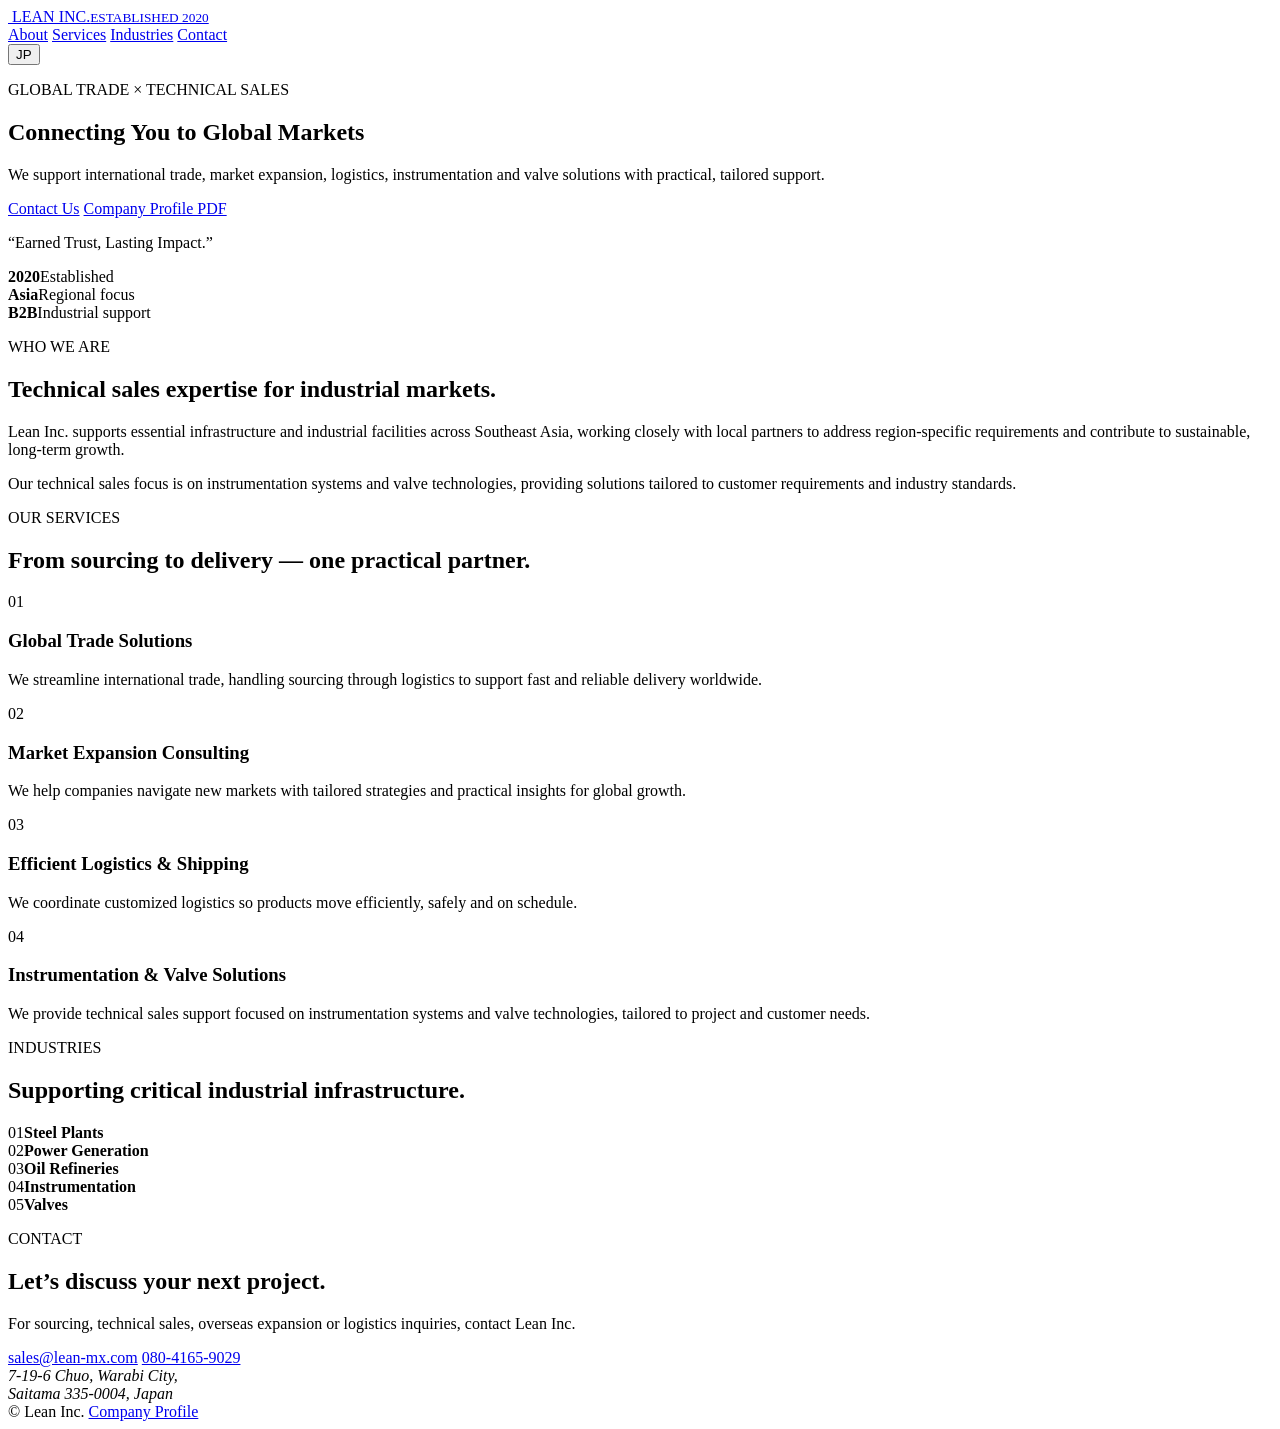
==== index.html @ 6e8232e3 "Add Lean Inc. website" ====
<!doctype html>
<html lang="en">
<head>
  <meta charset="utf-8" />
  <meta name="viewport" content="width=device-width,initial-scale=1" />
  <meta name="description" content="Lean Inc. — global trade, market expansion, logistics, instrumentation and valve solutions." />
  <title>Lean Inc. | Global Trade & Technical Sales</title>
  <link rel="icon" href="logo.svg" type="image/svg+xml" />
  <link rel="stylesheet" href="styles.css" />
</head>
<body>
  <header class="site-header">
    <div class="wrap nav-wrap">
      <a class="brand" href="#top" aria-label="Lean Inc. home">
        <span class="brand-mark"><img src="logo.svg" alt="" /></span>
        <span class="brand-text">LEAN INC.<small>ESTABLISHED 2020</small></span>
      </a>
      <nav class="nav" aria-label="Primary navigation">
        <a href="#about" data-en="About" data-ja="会社概要">About</a>
        <a href="#services" data-en="Services" data-ja="事業内容">Services</a>
        <a href="#industries" data-en="Industries" data-ja="対応分野">Industries</a>
        <a href="#contact" data-en="Contact" data-ja="お問い合わせ">Contact</a>
      </nav>
      <button class="lang-btn" id="langBtn" type="button" aria-label="Switch language">JP</button>
    </div>
  </header>

  <main id="top">
    <section class="hero">
      <div class="hero-grid"></div>
      <div class="wrap hero-inner">
        <div class="hero-copy reveal">
          <p class="eyebrow" data-en="GLOBAL TRADE × TECHNICAL SALES" data-ja="海外取引 × 技術営業">GLOBAL TRADE × TECHNICAL SALES</p>
          <h1 data-en="Connecting You to Global Markets" data-ja="世界市場と、確かな技術をつなぐ。">Connecting You to Global Markets</h1>
          <p class="lead" data-en="We support international trade, market expansion, logistics, instrumentation and valve solutions with practical, tailored support." data-ja="海外調達・市場開拓・物流に加え、計装機器・バルブ分野の技術営業まで、実務に即した最適な支援を提供します。">We support international trade, market expansion, logistics, instrumentation and valve solutions with practical, tailored support.</p>
          <div class="hero-actions">
            <a class="btn primary" href="mailto:sales@lean-mx.com" data-en="Contact Us" data-ja="メールで問い合わせ">Contact Us</a>
            <a class="btn ghost" href="company-profile.pdf" target="_blank" rel="noopener" data-en="Company Profile PDF" data-ja="会社案内PDF">Company Profile PDF</a>
          </div>
        </div>
        <aside class="hero-card reveal delay-1" aria-label="Company summary">
          <p class="quote" data-en="“Earned Trust, Lasting Impact.”" data-ja="「積み重ねた信頼を、長く続く価値へ。」">“Earned Trust, Lasting Impact.”</p>
          <div class="mini-stats">
            <div><strong>2020</strong><span data-en="Established" data-ja="設立">Established</span></div>
            <div><strong>Asia</strong><span data-en="Regional focus" data-ja="重点地域">Regional focus</span></div>
            <div><strong>B2B</strong><span data-en="Industrial support" data-ja="産業分野支援">Industrial support</span></div>
          </div>
        </aside>
      </div>
      <div class="hero-cut" aria-hidden="true"></div>
    </section>

    <section class="section" id="about">
      <div class="wrap split">
        <div class="section-heading reveal">
          <p class="eyebrow" data-en="WHO WE ARE" data-ja="私たちについて">WHO WE ARE</p>
          <h2 data-en="Technical sales expertise for industrial markets." data-ja="産業市場に強い、技術営業の専門家。">Technical sales expertise for industrial markets.</h2>
        </div>
        <div class="body-copy reveal delay-1">
          <p data-en="Lean Inc. supports essential infrastructure and industrial facilities across Southeast Asia, working closely with local partners to address region-specific requirements and contribute to sustainable, long-term growth." data-ja="Lean Inc.は、東南アジアを中心に、現地パートナーと連携しながら、地域ごとの要件に合わせて重要インフラや産業設備を支援し、持続的な成長に貢献します。">Lean Inc. supports essential infrastructure and industrial facilities across Southeast Asia, working closely with local partners to address region-specific requirements and contribute to sustainable, long-term growth.</p>
          <p data-en="Our technical sales focus is on instrumentation systems and valve technologies, providing solutions tailored to customer requirements and industry standards." data-ja="技術営業では、計装システムおよびバルブ技術を中心に、お客様の要求仕様と業界基準に合わせた提案を行います。">Our technical sales focus is on instrumentation systems and valve technologies, providing solutions tailored to customer requirements and industry standards.</p>
        </div>
      </div>
    </section>

    <section class="section alt" id="services">
      <div class="wrap">
        <div class="section-heading narrow reveal">
          <p class="eyebrow" data-en="OUR SERVICES" data-ja="事業内容">OUR SERVICES</p>
          <h2 data-en="From sourcing to delivery — one practical partner." data-ja="調達から納品まで、実務を止めないパートナー。">From sourcing to delivery — one practical partner.</h2>
        </div>
        <div class="cards">
          <article class="card reveal">
            <span class="num">01</span>
            <h3 data-en="Global Trade Solutions" data-ja="海外取引支援">Global Trade Solutions</h3>
            <p data-en="We streamline international trade, handling sourcing through logistics to support fast and reliable delivery worldwide." data-ja="海外調達から物流までを一貫して支援し、迅速かつ確実な国際取引をサポートします。">We streamline international trade, handling sourcing through logistics to support fast and reliable delivery worldwide.</p>
          </article>
          <article class="card reveal delay-1">
            <span class="num">02</span>
            <h3 data-en="Market Expansion Consulting" data-ja="海外市場開拓支援">Market Expansion Consulting</h3>
            <p data-en="We help companies navigate new markets with tailored strategies and practical insights for global growth." data-ja="新規市場への参入に向けて、状況に合わせた戦略と実務的な情報を提供し、海外展開を支援します。">We help companies navigate new markets with tailored strategies and practical insights for global growth.</p>
          </article>
          <article class="card reveal delay-2">
            <span class="num">03</span>
            <h3 data-en="Efficient Logistics & Shipping" data-ja="物流・輸送支援">Efficient Logistics & Shipping</h3>
            <p data-en="We coordinate customized logistics so products move efficiently, safely and on schedule." data-ja="製品を効率的かつ安全に、予定通り届けるための物流・輸送をコーディネートします。">We coordinate customized logistics so products move efficiently, safely and on schedule.</p>
          </article>
          <article class="card reveal delay-3">
            <span class="num">04</span>
            <h3 data-en="Instrumentation & Valve Solutions" data-ja="計装・バルブソリューション">Instrumentation & Valve Solutions</h3>
            <p data-en="We provide technical sales support focused on instrumentation systems and valve technologies, tailored to project and customer needs." data-ja="計装システム・バルブ技術を中心に、案件・顧客要求に合わせた技術営業支援を提供します。">We provide technical sales support focused on instrumentation systems and valve technologies, tailored to project and customer needs.</p>
          </article>
        </div>
      </div>
    </section>

    <section class="section dark" id="industries">
      <div class="wrap industries-wrap">
        <div class="section-heading reveal">
          <p class="eyebrow" data-en="INDUSTRIES" data-ja="対応分野">INDUSTRIES</p>
          <h2 data-en="Supporting critical industrial infrastructure." data-ja="重要産業インフラを支える。">Supporting critical industrial infrastructure.</h2>
        </div>
        <div class="industry-list reveal delay-1">
          <div><span>01</span><strong data-en="Steel Plants" data-ja="製鉄プラント">Steel Plants</strong></div>
          <div><span>02</span><strong data-en="Power Generation" data-ja="発電設備">Power Generation</strong></div>
          <div><span>03</span><strong data-en="Oil Refineries" data-ja="石油精製設備">Oil Refineries</strong></div>
          <div><span>04</span><strong data-en="Instrumentation" data-ja="計装システム">Instrumentation</strong></div>
          <div><span>05</span><strong data-en="Valves" data-ja="バルブ">Valves</strong></div>
        </div>
      </div>
    </section>

    <section class="section" id="contact">
      <div class="wrap contact-box reveal">
        <div>
          <p class="eyebrow" data-en="CONTACT" data-ja="お問い合わせ">CONTACT</p>
          <h2 data-en="Let’s discuss your next project." data-ja="次の案件について、ご相談ください。">Let’s discuss your next project.</h2>
          <p data-en="For sourcing, technical sales, overseas expansion or logistics inquiries, contact Lean Inc." data-ja="海外調達、技術営業、海外展開、物流に関するご相談はLean Inc.までお問い合わせください。">For sourcing, technical sales, overseas expansion or logistics inquiries, contact Lean Inc.</p>
        </div>
        <div class="contact-details">
          <a href="mailto:sales@lean-mx.com">sales@lean-mx.com</a>
          <a href="tel:+818041659029">080-4165-9029</a>
          <address>7-19-6 Chuo, Warabi City,<br>Saitama 335-0004, Japan</address>
        </div>
      </div>
    </section>
  </main>

  <footer class="footer">
    <div class="wrap footer-inner">
      <span>© <span id="year"></span> Lean Inc.</span>
      <a href="company-profile.pdf" target="_blank" rel="noopener" data-en="Company Profile" data-ja="会社案内">Company Profile</a>
    </div>
  </footer>

  <script src="script.js"></script>
</body>
</html>
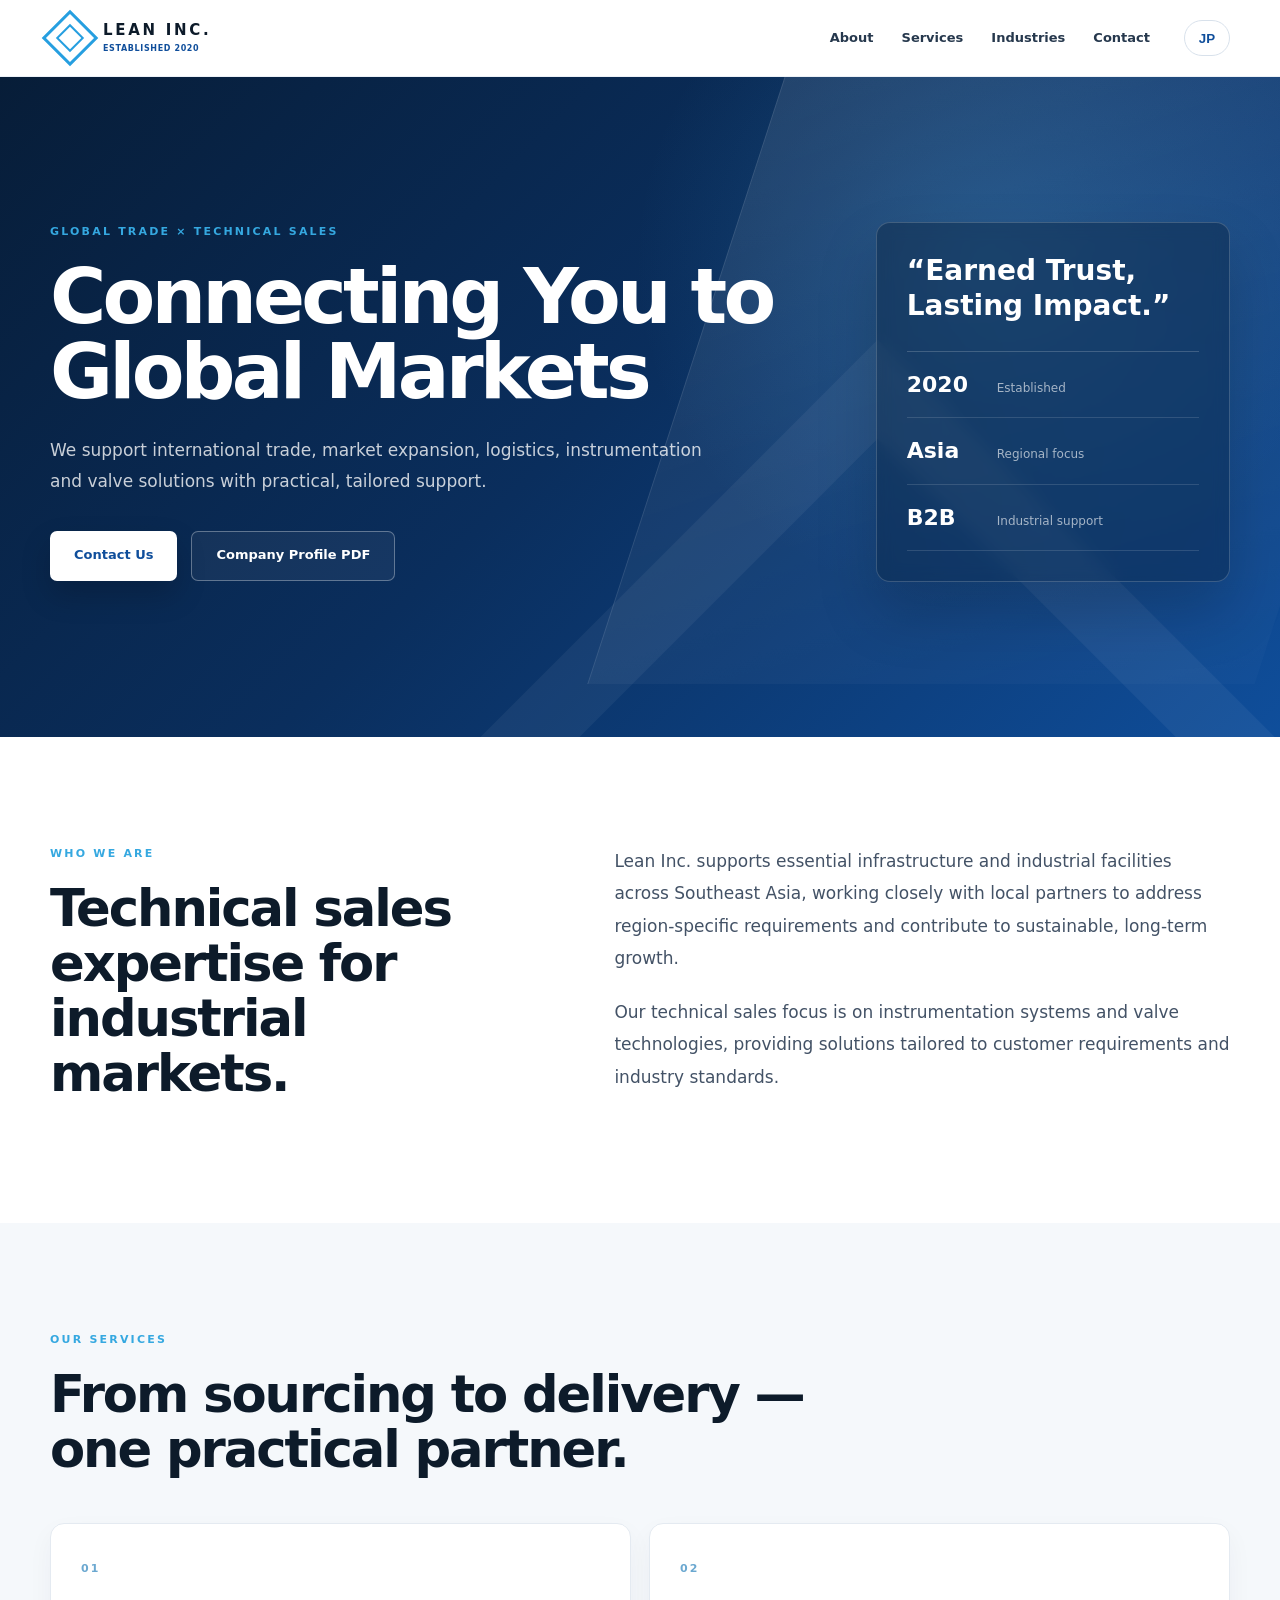
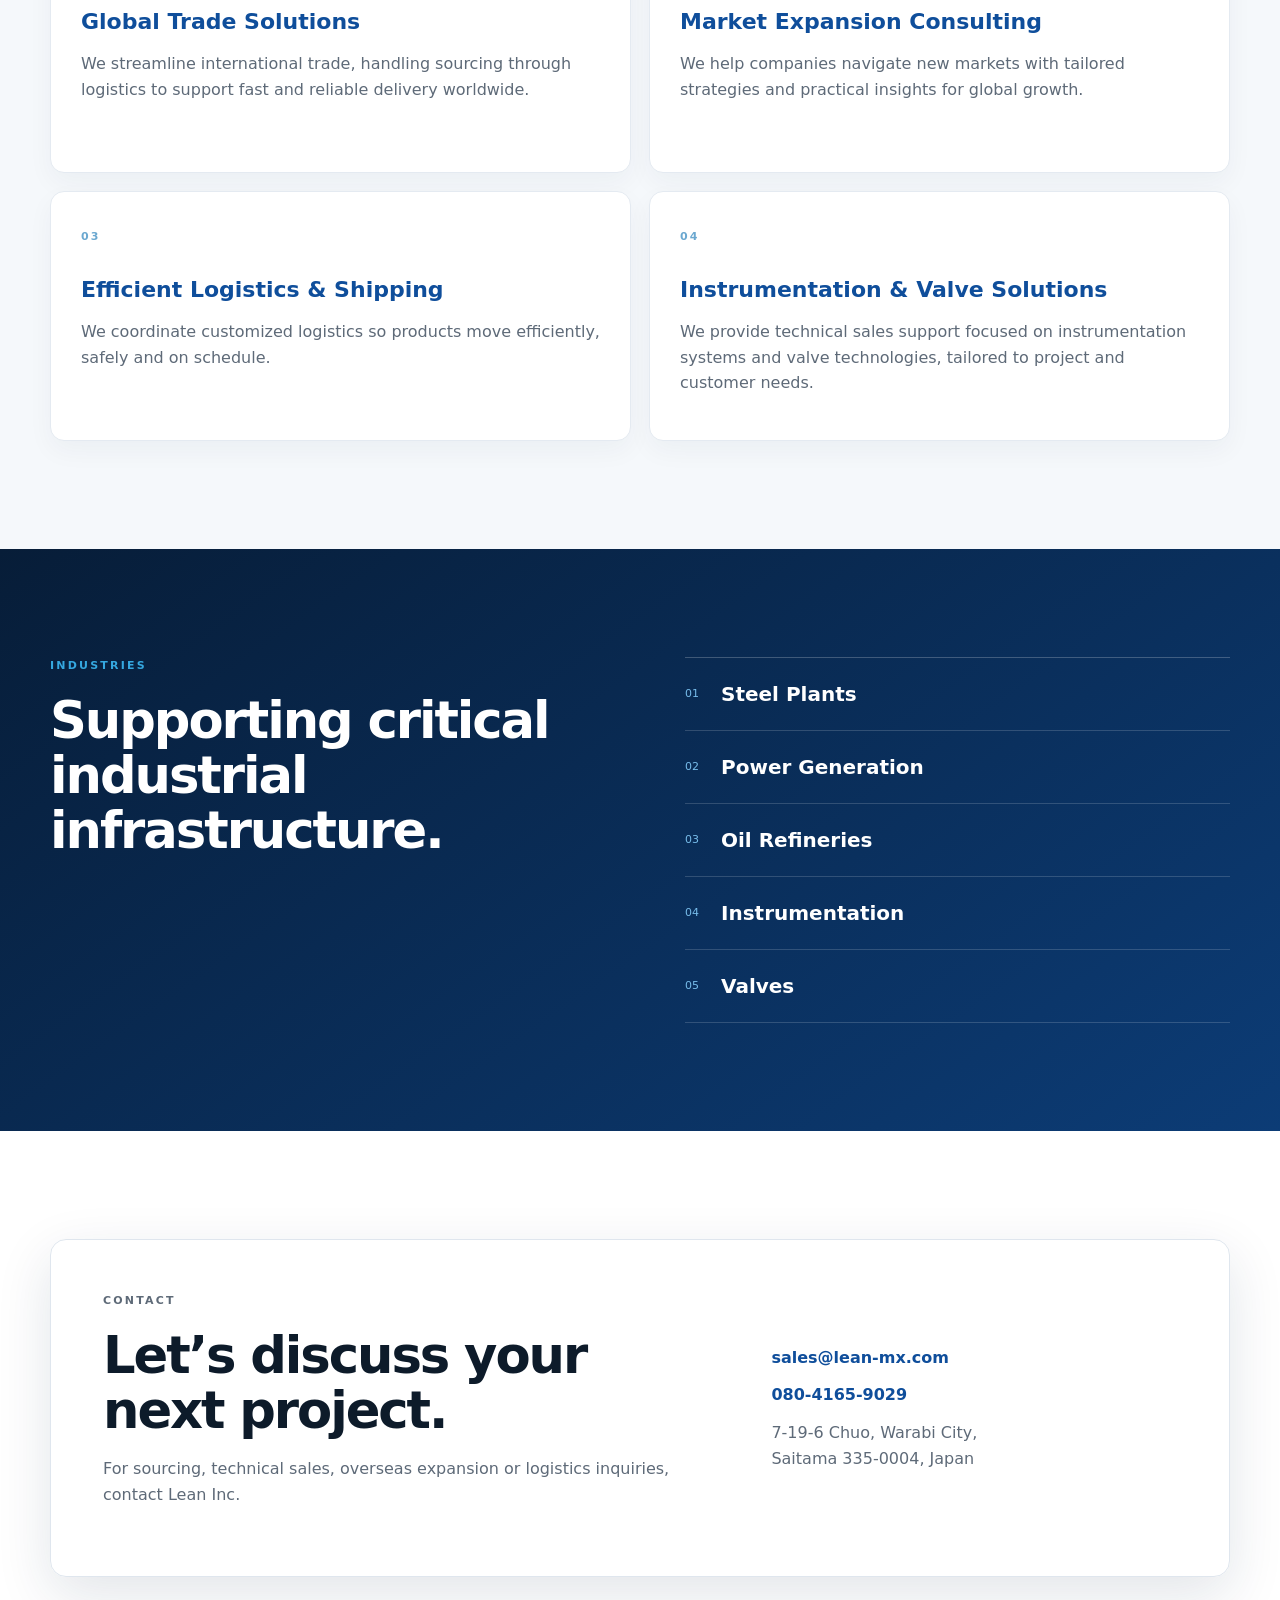
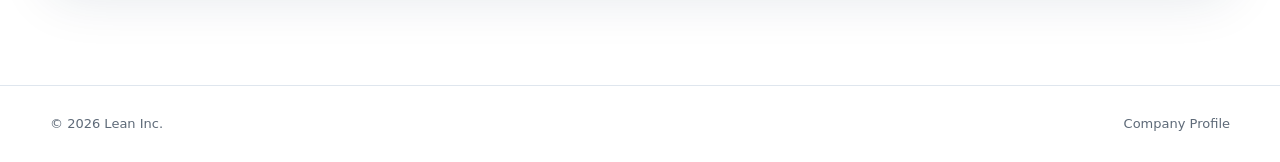
==== commit ce6c98d9: "Fix layout by bundling styles and scripts into single HTML" ====
--- a/index.html
+++ b/index.html
@@ -1,138 +1,32 @@
 <!doctype html>
 <html lang="en">
 <head>
-  <meta charset="utf-8" />
-  <meta name="viewport" content="width=device-width,initial-scale=1" />
-  <meta name="description" content="Lean Inc. — global trade, market expansion, logistics, instrumentation and valve solutions." />
-  <title>Lean Inc. | Global Trade & Technical Sales</title>
-  <link rel="icon" href="logo.svg" type="image/svg+xml" />
-  <link rel="stylesheet" href="styles.css" />
+<meta charset="utf-8">
+<meta name="viewport" content="width=device-width,initial-scale=1">
+<meta name="description" content="Lean Inc. — global trade, market expansion, logistics, instrumentation and valve solutions.">
+<title>Lean Inc. | Global Trade & Technical Sales</title>
+<style>
+:root{--blue:#0f4e9b;--deep:#071d38;--deep2:#0a2e5d;--cyan:#35a8e0;--ink:#0d1b2a;--muted:#5e6a78;--line:#dfe6ee;--soft:#f5f8fb;--white:#fff;--shadow:0 18px 55px rgba(18,42,76,.12)}
+*{box-sizing:border-box}html{scroll-behavior:smooth}body{margin:0;font-family:Inter,ui-sans-serif,system-ui,-apple-system,"Segoe UI",Arial,"Noto Sans JP",sans-serif;color:var(--ink);background:#fff;line-height:1.6}a{color:inherit;text-decoration:none}.wrap{width:min(1180px,calc(100% - 48px));margin:auto}
+header{position:sticky;top:0;z-index:20;background:rgba(255,255,255,.95);backdrop-filter:blur(12px);border-bottom:1px solid rgba(15,78,155,.08)}.nav-wrap{height:76px;display:flex;align-items:center;gap:34px}.brand{display:flex;align-items:center;gap:13px;margin-right:auto}.mark{width:40px;height:40px;border:3px solid #269fe0;transform:rotate(45deg);position:relative}.mark:after{content:"";position:absolute;inset:7px;border:2px solid #269fe0}.brand-text{font-weight:900;letter-spacing:.18em;font-size:15px;line-height:1}.brand-text small{display:block;letter-spacing:.08em;color:var(--blue);font-size:8px;margin-top:7px}.nav{display:flex;gap:28px;font-size:13px;font-weight:700}.nav a{color:#26384d}.lang{border:1px solid #d8e1eb;background:#fff;border-radius:999px;width:46px;height:36px;font-weight:800;color:var(--blue);cursor:pointer}
+.hero{position:relative;min-height:660px;display:grid;align-items:center;overflow:hidden;background:radial-gradient(circle at 77% 28%,rgba(65,164,226,.22),transparent 32%),linear-gradient(135deg,var(--deep) 0%,var(--deep2) 48%,var(--blue) 100%)}.hero:before{content:"";position:absolute;right:-8%;top:-28%;width:52%;height:120%;background:linear-gradient(160deg,rgba(255,255,255,.11),rgba(255,255,255,.015));transform:skewX(-18deg);border-left:1px solid rgba(255,255,255,.12)}.hero:after{content:"";position:absolute;right:9%;bottom:-45%;width:34%;aspect-ratio:1;border:70px solid rgba(255,255,255,.05);transform:rotate(45deg)}.hero-inner{position:relative;z-index:2;display:grid;grid-template-columns:1.35fr .65fr;gap:90px;align-items:center;padding:95px 0 105px}.hero-copy{color:#fff}.eyebrow{font-size:11px;letter-spacing:.2em;font-weight:900;color:var(--cyan);margin:0 0 18px}.hero h1{font-size:clamp(56px,6vw,88px);line-height:.98;letter-spacing:-.05em;margin:0 0 26px;max-width:820px;font-weight:900}.lead{font-size:17px;line-height:1.8;max-width:680px;color:rgba(255,255,255,.78);margin:0}.actions{display:flex;gap:14px;flex-wrap:wrap;margin-top:34px}.btn{display:inline-flex;align-items:center;justify-content:center;height:50px;padding:0 24px;border-radius:7px;font-weight:800;font-size:13px}.btn.primary{background:#fff;color:var(--blue);box-shadow:0 14px 30px rgba(0,0,0,.18)}.btn.ghost{border:1px solid rgba(255,255,255,.32);color:#fff;background:rgba(255,255,255,.05)}.hero-card{justify-self:end;width:min(100%,360px);background:rgba(4,24,48,.35);border:1px solid rgba(255,255,255,.18);border-radius:14px;padding:30px;box-shadow:0 30px 60px rgba(0,0,0,.18);backdrop-filter:blur(8px);color:#fff}.quote{font-size:28px;line-height:1.25;font-weight:800;margin:0 0 28px}.mini{border-top:1px solid rgba(255,255,255,.18)}.mini div{display:grid;grid-template-columns:90px 1fr;align-items:baseline;padding:15px 0;border-bottom:1px solid rgba(255,255,255,.13)}.mini strong{font-size:22px}.mini span{color:rgba(255,255,255,.62);font-size:12px}
+.section{padding:108px 0}.alt{background:var(--soft)}.split{display:grid;grid-template-columns:.86fr 1.14fr;gap:100px}.section h2{font-size:clamp(36px,4vw,56px);line-height:1.08;letter-spacing:-.04em;margin:0}.body{font-size:17px;color:#435266;line-height:1.9}.body p{margin:0 0 22px}.narrow{max-width:850px;margin-bottom:46px}.cards{display:grid;grid-template-columns:repeat(2,1fr);gap:18px}.card{background:#fff;border:1px solid #e4eaf1;border-radius:14px;padding:30px;min-height:250px;position:relative;overflow:hidden;box-shadow:0 10px 26px rgba(18,42,76,.045)}.card .num{font-size:11px;font-weight:900;color:#6ba8d0;letter-spacing:.18em}.card h3{font-size:22px;color:var(--blue);margin:24px 0 12px}.card p{margin:0;color:var(--muted)}.dark{background:linear-gradient(145deg,#071d38,#0c3c76);color:#fff}.industries{display:grid;grid-template-columns:1fr 1fr;gap:90px}.industry-list{border-top:1px solid rgba(255,255,255,.22)}.industry-list div{display:flex;align-items:center;gap:22px;border-bottom:1px solid rgba(255,255,255,.16);padding:20px 0}.industry-list span{color:#77bcea;font-size:11px}.industry-list strong{font-size:20px}.contact-box{border:1px solid var(--line);border-radius:16px;padding:52px;display:grid;grid-template-columns:1.2fr .8fr;gap:60px;box-shadow:var(--shadow)}.contact-box h2{margin-bottom:18px}.contact-box p{color:var(--muted)}.contact-details{display:flex;flex-direction:column;justify-content:center;gap:12px}.contact-details a{font-weight:800;color:var(--blue)}address{font-style:normal;color:var(--muted)}footer{border-top:1px solid var(--line);padding:28px 0;color:var(--muted);font-size:13px}.footer-inner{display:flex;justify-content:space-between}
+@media(max-width:900px){.nav{display:none}.hero{min-height:auto}.hero-inner,.split,.industries,.contact-box{grid-template-columns:1fr;gap:42px}.hero-inner{padding:76px 0 100px}.hero-card{justify-self:start;width:100%;max-width:560px}.section{padding:78px 0}.cards{grid-template-columns:1fr}.contact-box{padding:36px}}
+@media(max-width:560px){.wrap{width:min(100% - 28px,1180px)}.nav-wrap{height:68px}.hero h1{font-size:46px}.lead{font-size:15px}.actions{flex-direction:column}.btn{width:100%}.section{padding:66px 0}.card{min-height:0}.contact-box{padding:28px}.footer-inner{flex-direction:column;gap:10px}}
+</style>
 </head>
 <body>
-  <header class="site-header">
-    <div class="wrap nav-wrap">
-      <a class="brand" href="#top" aria-label="Lean Inc. home">
-        <span class="brand-mark"><img src="logo.svg" alt="" /></span>
-        <span class="brand-text">LEAN INC.<small>ESTABLISHED 2020</small></span>
-      </a>
-      <nav class="nav" aria-label="Primary navigation">
-        <a href="#about" data-en="About" data-ja="会社概要">About</a>
-        <a href="#services" data-en="Services" data-ja="事業内容">Services</a>
-        <a href="#industries" data-en="Industries" data-ja="対応分野">Industries</a>
-        <a href="#contact" data-en="Contact" data-ja="お問い合わせ">Contact</a>
-      </nav>
-      <button class="lang-btn" id="langBtn" type="button" aria-label="Switch language">JP</button>
-    </div>
-  </header>
-
-  <main id="top">
-    <section class="hero">
-      <div class="hero-grid"></div>
-      <div class="wrap hero-inner">
-        <div class="hero-copy reveal">
-          <p class="eyebrow" data-en="GLOBAL TRADE × TECHNICAL SALES" data-ja="海外取引 × 技術営業">GLOBAL TRADE × TECHNICAL SALES</p>
-          <h1 data-en="Connecting You to Global Markets" data-ja="世界市場と、確かな技術をつなぐ。">Connecting You to Global Markets</h1>
-          <p class="lead" data-en="We support international trade, market expansion, logistics, instrumentation and valve solutions with practical, tailored support." data-ja="海外調達・市場開拓・物流に加え、計装機器・バルブ分野の技術営業まで、実務に即した最適な支援を提供します。">We support international trade, market expansion, logistics, instrumentation and valve solutions with practical, tailored support.</p>
-          <div class="hero-actions">
-            <a class="btn primary" href="mailto:sales@lean-mx.com" data-en="Contact Us" data-ja="メールで問い合わせ">Contact Us</a>
-            <a class="btn ghost" href="company-profile.pdf" target="_blank" rel="noopener" data-en="Company Profile PDF" data-ja="会社案内PDF">Company Profile PDF</a>
-          </div>
-        </div>
-        <aside class="hero-card reveal delay-1" aria-label="Company summary">
-          <p class="quote" data-en="“Earned Trust, Lasting Impact.”" data-ja="「積み重ねた信頼を、長く続く価値へ。」">“Earned Trust, Lasting Impact.”</p>
-          <div class="mini-stats">
-            <div><strong>2020</strong><span data-en="Established" data-ja="設立">Established</span></div>
-            <div><strong>Asia</strong><span data-en="Regional focus" data-ja="重点地域">Regional focus</span></div>
-            <div><strong>B2B</strong><span data-en="Industrial support" data-ja="産業分野支援">Industrial support</span></div>
-          </div>
-        </aside>
-      </div>
-      <div class="hero-cut" aria-hidden="true"></div>
-    </section>
-
-    <section class="section" id="about">
-      <div class="wrap split">
-        <div class="section-heading reveal">
-          <p class="eyebrow" data-en="WHO WE ARE" data-ja="私たちについて">WHO WE ARE</p>
-          <h2 data-en="Technical sales expertise for industrial markets." data-ja="産業市場に強い、技術営業の専門家。">Technical sales expertise for industrial markets.</h2>
-        </div>
-        <div class="body-copy reveal delay-1">
-          <p data-en="Lean Inc. supports essential infrastructure and industrial facilities across Southeast Asia, working closely with local partners to address region-specific requirements and contribute to sustainable, long-term growth." data-ja="Lean Inc.は、東南アジアを中心に、現地パートナーと連携しながら、地域ごとの要件に合わせて重要インフラや産業設備を支援し、持続的な成長に貢献します。">Lean Inc. supports essential infrastructure and industrial facilities across Southeast Asia, working closely with local partners to address region-specific requirements and contribute to sustainable, long-term growth.</p>
-          <p data-en="Our technical sales focus is on instrumentation systems and valve technologies, providing solutions tailored to customer requirements and industry standards." data-ja="技術営業では、計装システムおよびバルブ技術を中心に、お客様の要求仕様と業界基準に合わせた提案を行います。">Our technical sales focus is on instrumentation systems and valve technologies, providing solutions tailored to customer requirements and industry standards.</p>
-        </div>
-      </div>
-    </section>
-
-    <section class="section alt" id="services">
-      <div class="wrap">
-        <div class="section-heading narrow reveal">
-          <p class="eyebrow" data-en="OUR SERVICES" data-ja="事業内容">OUR SERVICES</p>
-          <h2 data-en="From sourcing to delivery — one practical partner." data-ja="調達から納品まで、実務を止めないパートナー。">From sourcing to delivery — one practical partner.</h2>
-        </div>
-        <div class="cards">
-          <article class="card reveal">
-            <span class="num">01</span>
-            <h3 data-en="Global Trade Solutions" data-ja="海外取引支援">Global Trade Solutions</h3>
-            <p data-en="We streamline international trade, handling sourcing through logistics to support fast and reliable delivery worldwide." data-ja="海外調達から物流までを一貫して支援し、迅速かつ確実な国際取引をサポートします。">We streamline international trade, handling sourcing through logistics to support fast and reliable delivery worldwide.</p>
-          </article>
-          <article class="card reveal delay-1">
-            <span class="num">02</span>
-            <h3 data-en="Market Expansion Consulting" data-ja="海外市場開拓支援">Market Expansion Consulting</h3>
-            <p data-en="We help companies navigate new markets with tailored strategies and practical insights for global growth." data-ja="新規市場への参入に向けて、状況に合わせた戦略と実務的な情報を提供し、海外展開を支援します。">We help companies navigate new markets with tailored strategies and practical insights for global growth.</p>
-          </article>
-          <article class="card reveal delay-2">
-            <span class="num">03</span>
-            <h3 data-en="Efficient Logistics & Shipping" data-ja="物流・輸送支援">Efficient Logistics & Shipping</h3>
-            <p data-en="We coordinate customized logistics so products move efficiently, safely and on schedule." data-ja="製品を効率的かつ安全に、予定通り届けるための物流・輸送をコーディネートします。">We coordinate customized logistics so products move efficiently, safely and on schedule.</p>
-          </article>
-          <article class="card reveal delay-3">
-            <span class="num">04</span>
-            <h3 data-en="Instrumentation & Valve Solutions" data-ja="計装・バルブソリューション">Instrumentation & Valve Solutions</h3>
-            <p data-en="We provide technical sales support focused on instrumentation systems and valve technologies, tailored to project and customer needs." data-ja="計装システム・バルブ技術を中心に、案件・顧客要求に合わせた技術営業支援を提供します。">We provide technical sales support focused on instrumentation systems and valve technologies, tailored to project and customer needs.</p>
-          </article>
-        </div>
-      </div>
-    </section>
-
-    <section class="section dark" id="industries">
-      <div class="wrap industries-wrap">
-        <div class="section-heading reveal">
-          <p class="eyebrow" data-en="INDUSTRIES" data-ja="対応分野">INDUSTRIES</p>
-          <h2 data-en="Supporting critical industrial infrastructure." data-ja="重要産業インフラを支える。">Supporting critical industrial infrastructure.</h2>
-        </div>
-        <div class="industry-list reveal delay-1">
-          <div><span>01</span><strong data-en="Steel Plants" data-ja="製鉄プラント">Steel Plants</strong></div>
-          <div><span>02</span><strong data-en="Power Generation" data-ja="発電設備">Power Generation</strong></div>
-          <div><span>03</span><strong data-en="Oil Refineries" data-ja="石油精製設備">Oil Refineries</strong></div>
-          <div><span>04</span><strong data-en="Instrumentation" data-ja="計装システム">Instrumentation</strong></div>
-          <div><span>05</span><strong data-en="Valves" data-ja="バルブ">Valves</strong></div>
-        </div>
-      </div>
-    </section>
-
-    <section class="section" id="contact">
-      <div class="wrap contact-box reveal">
-        <div>
-          <p class="eyebrow" data-en="CONTACT" data-ja="お問い合わせ">CONTACT</p>
-          <h2 data-en="Let’s discuss your next project." data-ja="次の案件について、ご相談ください。">Let’s discuss your next project.</h2>
-          <p data-en="For sourcing, technical sales, overseas expansion or logistics inquiries, contact Lean Inc." data-ja="海外調達、技術営業、海外展開、物流に関するご相談はLean Inc.までお問い合わせください。">For sourcing, technical sales, overseas expansion or logistics inquiries, contact Lean Inc.</p>
-        </div>
-        <div class="contact-details">
-          <a href="mailto:sales@lean-mx.com">sales@lean-mx.com</a>
-          <a href="tel:+818041659029">080-4165-9029</a>
-          <address>7-19-6 Chuo, Warabi City,<br>Saitama 335-0004, Japan</address>
-        </div>
-      </div>
-    </section>
-  </main>
-
-  <footer class="footer">
-    <div class="wrap footer-inner">
-      <span>© <span id="year"></span> Lean Inc.</span>
-      <a href="company-profile.pdf" target="_blank" rel="noopener" data-en="Company Profile" data-ja="会社案内">Company Profile</a>
-    </div>
-  </footer>
-
-  <script src="script.js"></script>
+<header><div class="wrap nav-wrap"><a class="brand" href="#top"><span class="mark"></span><span class="brand-text">LEAN INC.<small>ESTABLISHED 2020</small></span></a><nav class="nav"><a href="#about" data-en="About" data-ja="会社概要">About</a><a href="#services" data-en="Services" data-ja="事業内容">Services</a><a href="#industries" data-en="Industries" data-ja="対応分野">Industries</a><a href="#contact" data-en="Contact" data-ja="お問い合わせ">Contact</a></nav><button class="lang" id="langBtn">JP</button></div></header>
+<main id="top">
+<section class="hero"><div class="wrap hero-inner"><div class="hero-copy"><p class="eyebrow" data-en="GLOBAL TRADE × TECHNICAL SALES" data-ja="海外取引 × 技術営業">GLOBAL TRADE × TECHNICAL SALES</p><h1 data-en="Connecting You to Global Markets" data-ja="世界市場と、確かな技術をつなぐ。">Connecting You to Global Markets</h1><p class="lead" data-en="We support international trade, market expansion, logistics, instrumentation and valve solutions with practical, tailored support." data-ja="海外調達・市場開拓・物流に加え、計装機器・バルブ分野の技術営業まで、実務に即した最適な支援を提供します。">We support international trade, market expansion, logistics, instrumentation and valve solutions with practical, tailored support.</p><div class="actions"><a class="btn primary" href="mailto:sales@lean-mx.com" data-en="Contact Us" data-ja="メールで問い合わせ">Contact Us</a><a class="btn ghost" href="company-profile.pdf" target="_blank" data-en="Company Profile PDF" data-ja="会社案内PDF">Company Profile PDF</a></div></div><aside class="hero-card"><p class="quote" data-en="“Earned Trust, Lasting Impact.”" data-ja="「積み重ねた信頼を、長く続く価値へ。」">“Earned Trust, Lasting Impact.”</p><div class="mini"><div><strong>2020</strong><span data-en="Established" data-ja="設立">Established</span></div><div><strong>Asia</strong><span data-en="Regional focus" data-ja="重点地域">Regional focus</span></div><div><strong>B2B</strong><span data-en="Industrial support" data-ja="産業分野支援">Industrial support</span></div></div></aside></div></section>
+<section class="section" id="about"><div class="wrap split"><div><p class="eyebrow" data-en="WHO WE ARE" data-ja="私たちについて">WHO WE ARE</p><h2 data-en="Technical sales expertise for industrial markets." data-ja="産業市場に強い、技術営業の専門家。">Technical sales expertise for industrial markets.</h2></div><div class="body"><p data-en="Lean Inc. supports essential infrastructure and industrial facilities across Southeast Asia, working closely with local partners to address region-specific requirements and contribute to sustainable, long-term growth." data-ja="Lean Inc.は、東南アジアを中心に、現地パートナーと連携しながら、地域ごとの要件に合わせて重要インフラや産業設備を支援し、持続的な成長に貢献します。">Lean Inc. supports essential infrastructure and industrial facilities across Southeast Asia, working closely with local partners to address region-specific requirements and contribute to sustainable, long-term growth.</p><p data-en="Our technical sales focus is on instrumentation systems and valve technologies, providing solutions tailored to customer requirements and industry standards." data-ja="技術営業では、計装システムおよびバルブ技術を中心に、お客様の要求仕様と業界基準に合わせた提案を行います。">Our technical sales focus is on instrumentation systems and valve technologies, providing solutions tailored to customer requirements and industry standards.</p></div></div></section>
+<section class="section alt" id="services"><div class="wrap"><div class="narrow"><p class="eyebrow" data-en="OUR SERVICES" data-ja="事業内容">OUR SERVICES</p><h2 data-en="From sourcing to delivery — one practical partner." data-ja="調達から納品まで、実務を止めないパートナー。">From sourcing to delivery — one practical partner.</h2></div><div class="cards"><article class="card"><span class="num">01</span><h3 data-en="Global Trade Solutions" data-ja="海外取引支援">Global Trade Solutions</h3><p data-en="We streamline international trade, handling sourcing through logistics to support fast and reliable delivery worldwide." data-ja="海外調達から物流までを一貫して支援し、迅速かつ確実な国際取引をサポートします。">We streamline international trade, handling sourcing through logistics to support fast and reliable delivery worldwide.</p></article><article class="card"><span class="num">02</span><h3 data-en="Market Expansion Consulting" data-ja="海外市場開拓支援">Market Expansion Consulting</h3><p data-en="We help companies navigate new markets with tailored strategies and practical insights for global growth." data-ja="新規市場への参入に向けて、状況に合わせた戦略と実務的な情報を提供し、海外展開を支援します。">We help companies navigate new markets with tailored strategies and practical insights for global growth.</p></article><article class="card"><span class="num">03</span><h3 data-en="Efficient Logistics & Shipping" data-ja="物流・輸送支援">Efficient Logistics & Shipping</h3><p data-en="We coordinate customized logistics so products move efficiently, safely and on schedule." data-ja="製品を効率的かつ安全に、予定通り届けるための物流・輸送をコーディネートします。">We coordinate customized logistics so products move efficiently, safely and on schedule.</p></article><article class="card"><span class="num">04</span><h3 data-en="Instrumentation & Valve Solutions" data-ja="計装・バルブソリューション">Instrumentation & Valve Solutions</h3><p data-en="We provide technical sales support focused on instrumentation systems and valve technologies, tailored to project and customer needs." data-ja="計装システム・バルブ技術を中心に、案件・顧客要求に合わせた技術営業支援を提供します。">We provide technical sales support focused on instrumentation systems and valve technologies, tailored to project and customer needs.</p></article></div></div></section>
+<section class="section dark" id="industries"><div class="wrap industries"><div><p class="eyebrow" data-en="INDUSTRIES" data-ja="対応分野">INDUSTRIES</p><h2 data-en="Supporting critical industrial infrastructure." data-ja="重要産業インフラを支える。">Supporting critical industrial infrastructure.</h2></div><div class="industry-list"><div><span>01</span><strong data-en="Steel Plants" data-ja="製鉄プラント">Steel Plants</strong></div><div><span>02</span><strong data-en="Power Generation" data-ja="発電設備">Power Generation</strong></div><div><span>03</span><strong data-en="Oil Refineries" data-ja="石油精製設備">Oil Refineries</strong></div><div><span>04</span><strong data-en="Instrumentation" data-ja="計装システム">Instrumentation</strong></div><div><span>05</span><strong data-en="Valves" data-ja="バルブ">Valves</strong></div></div></div></section>
+<section class="section" id="contact"><div class="wrap contact-box"><div><p class="eyebrow" data-en="CONTACT" data-ja="お問い合わせ">CONTACT</p><h2 data-en="Let’s discuss your next project." data-ja="次の案件について、ご相談ください。">Let’s discuss your next project.</h2><p data-en="For sourcing, technical sales, overseas expansion or logistics inquiries, contact Lean Inc." data-ja="海外調達、技術営業、海外展開、物流に関するご相談はLean Inc.までお問い合わせください。">For sourcing, technical sales, overseas expansion or logistics inquiries, contact Lean Inc.</p></div><div class="contact-details"><a href="mailto:sales@lean-mx.com">sales@lean-mx.com</a><a href="tel:+818041659029">080-4165-9029</a><address>7-19-6 Chuo, Warabi City,<br>Saitama 335-0004, Japan</address></div></div></section>
+</main>
+<footer><div class="wrap footer-inner"><span>© <span id="year"></span> Lean Inc.</span><a href="company-profile.pdf" target="_blank" data-en="Company Profile" data-ja="会社案内">Company Profile</a></div></footer>
+<script>
+const btn=document.getElementById('langBtn');let lang=localStorage.getItem('leanLang')||'en';function apply(){document.documentElement.lang=lang;document.querySelectorAll('[data-en][data-ja]').forEach(el=>el.textContent=el.dataset[lang]);btn.textContent=lang==='en'?'JP':'EN';document.title=lang==='en'?'Lean Inc. | Global Trade & Technical Sales':'Lean Inc. | 海外取引・技術営業'}btn.addEventListener('click',()=>{lang=lang==='en'?'ja':'en';localStorage.setItem('leanLang',lang);apply()});apply();document.getElementById('year').textContent=new Date().getFullYear();
+</script>
 </body>
-</html>
+</html>
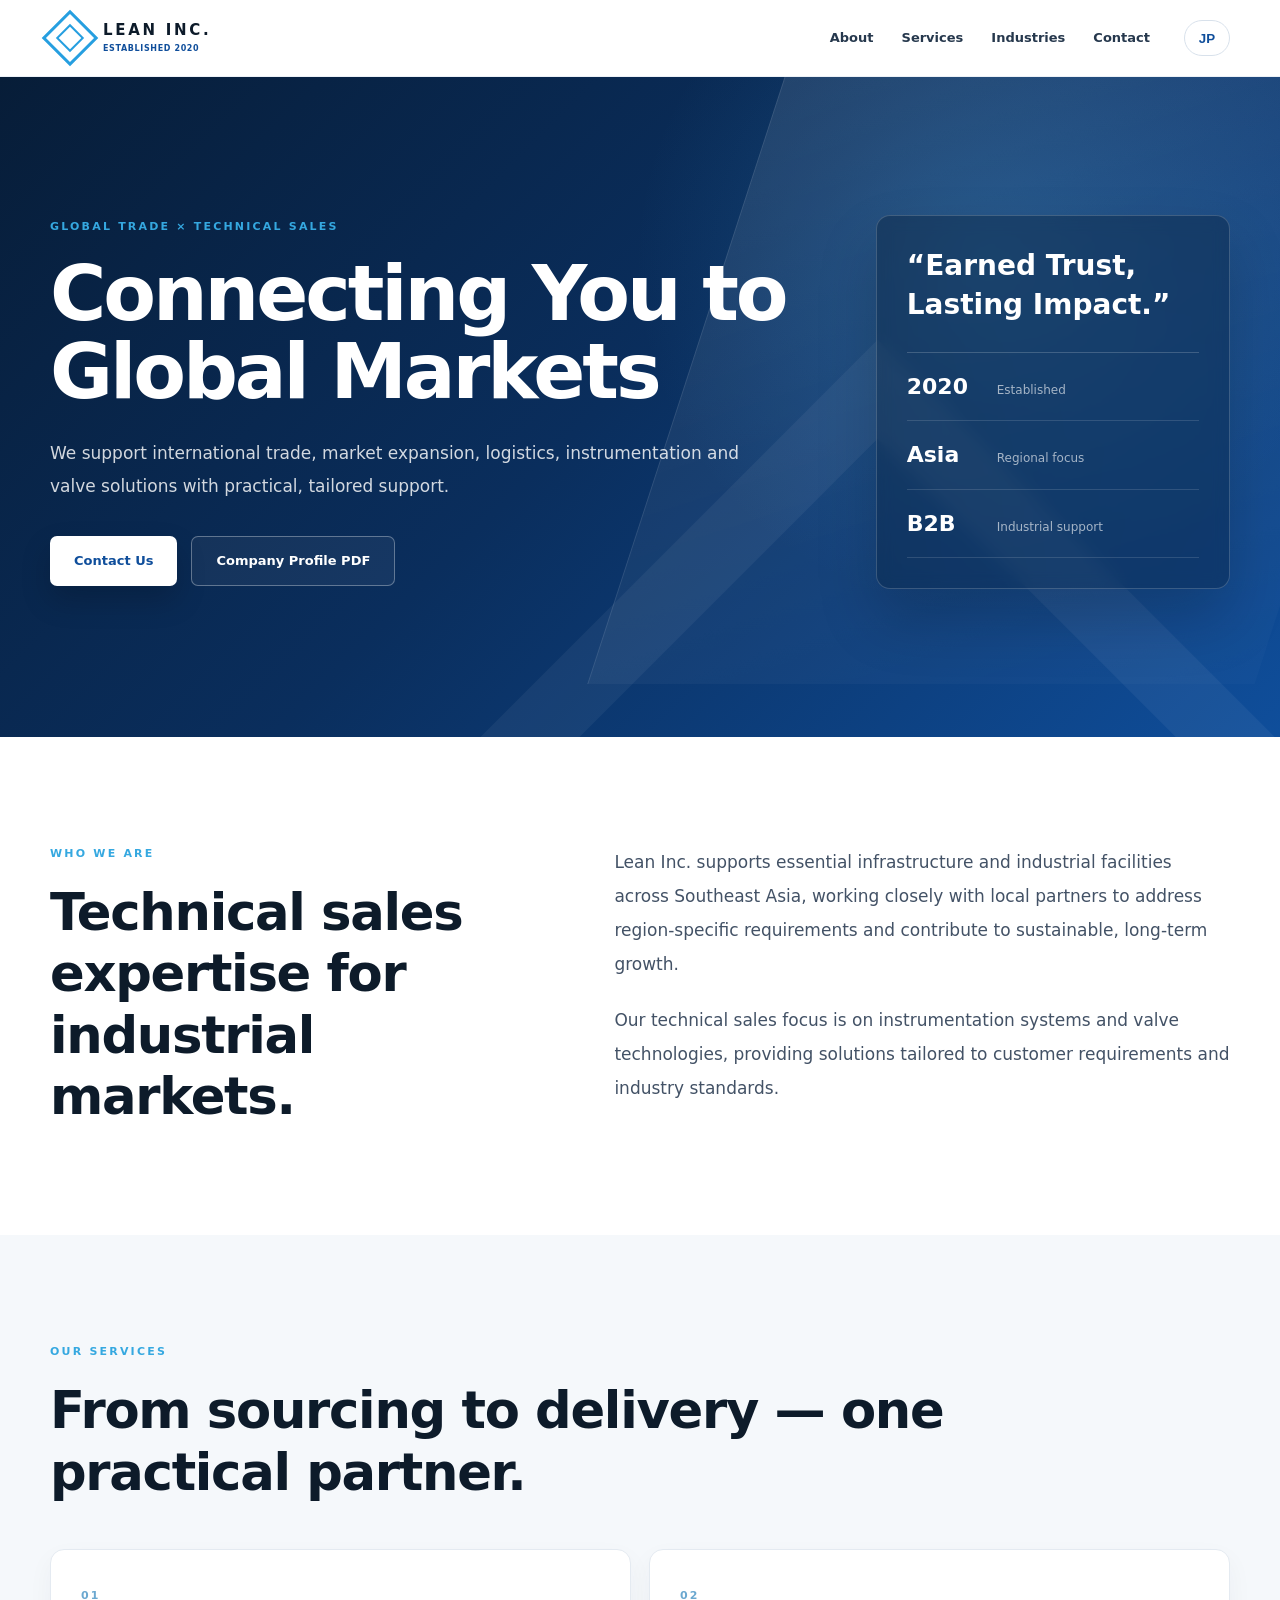
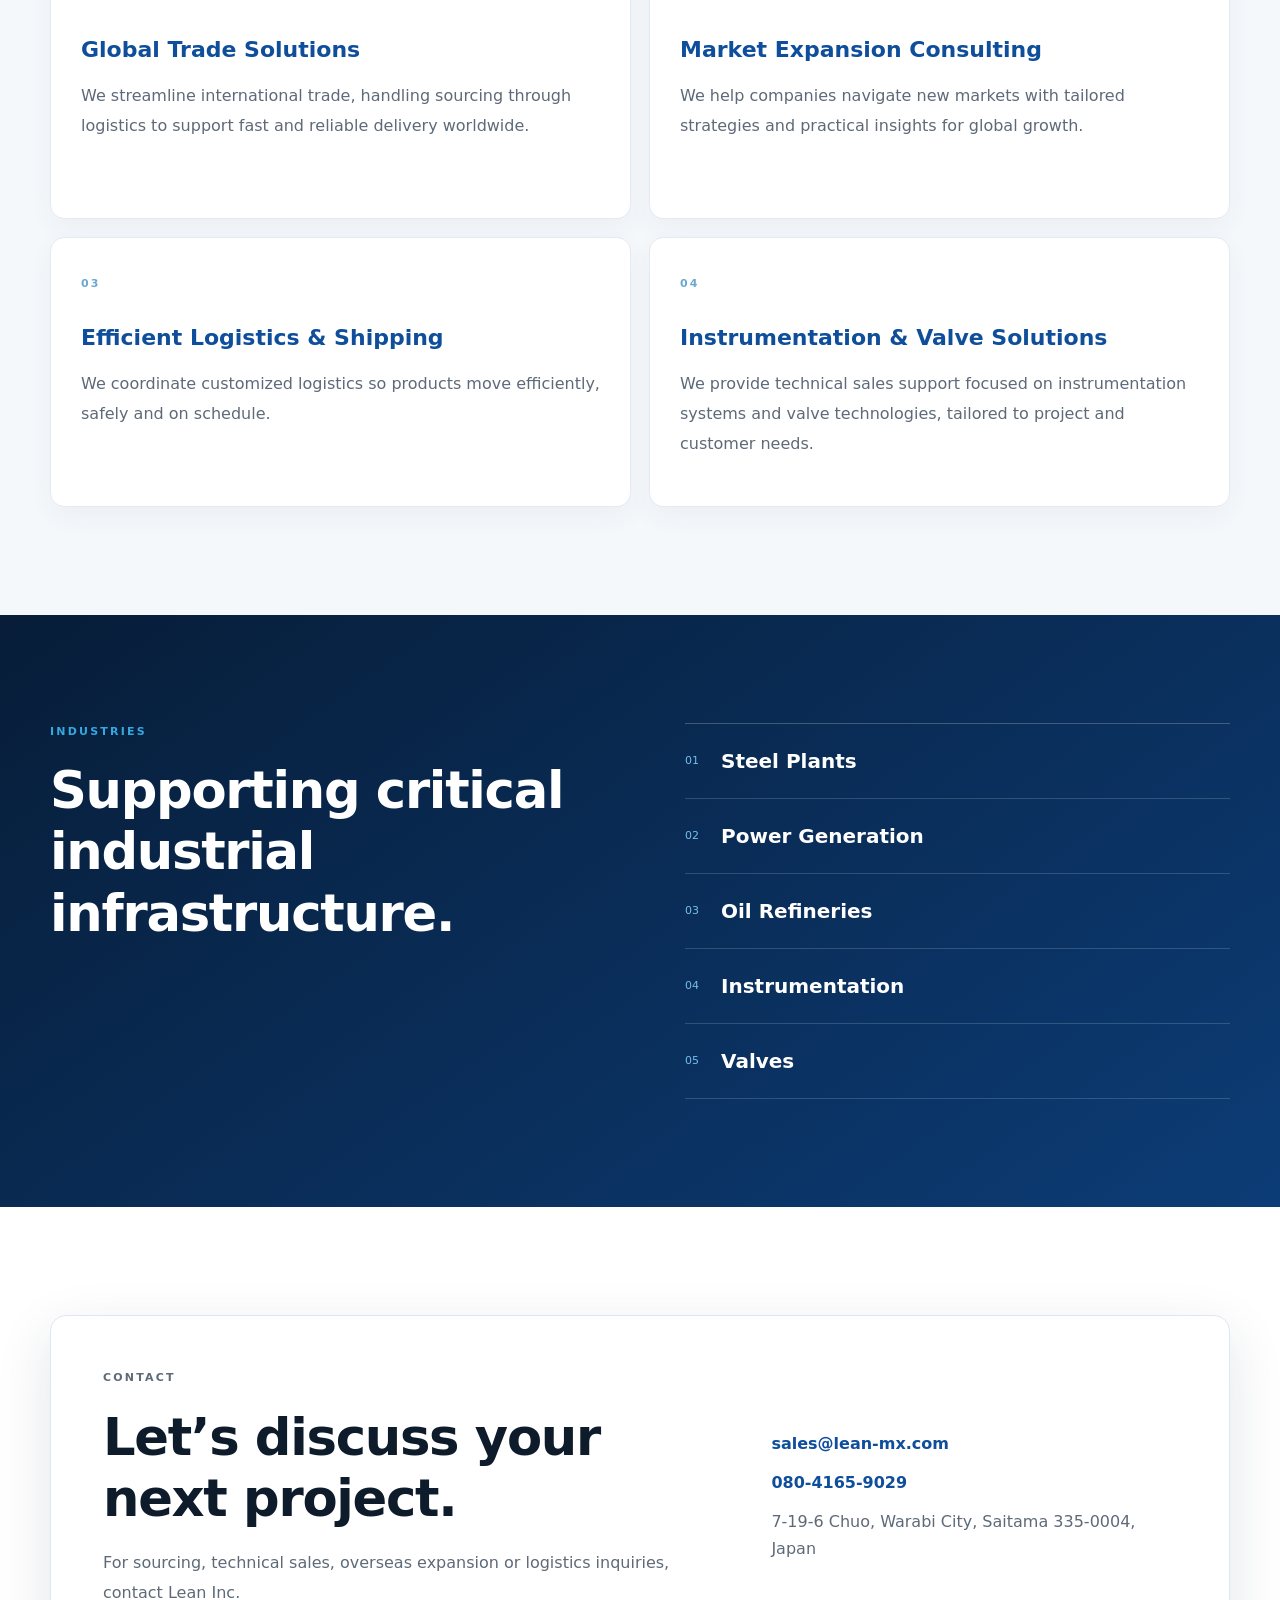
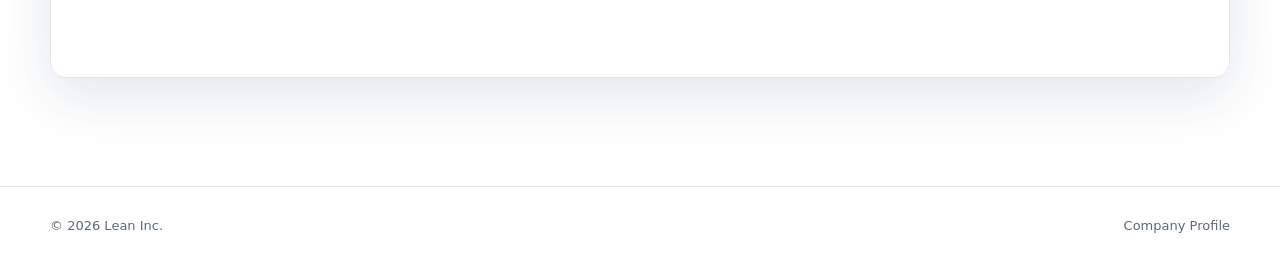
==== commit 13967511: "Rewrite Japanese copy for professional corporate tone" ====
--- a/index.html
+++ b/index.html
@@ -7,26 +7,27 @@
 <title>Lean Inc. | Global Trade & Technical Sales</title>
 <style>
 :root{--blue:#0f4e9b;--deep:#071d38;--deep2:#0a2e5d;--cyan:#35a8e0;--ink:#0d1b2a;--muted:#5e6a78;--line:#dfe6ee;--soft:#f5f8fb;--white:#fff;--shadow:0 18px 55px rgba(18,42,76,.12)}
-*{box-sizing:border-box}html{scroll-behavior:smooth}body{margin:0;font-family:Inter,ui-sans-serif,system-ui,-apple-system,"Segoe UI",Arial,"Noto Sans JP",sans-serif;color:var(--ink);background:#fff;line-height:1.6}a{color:inherit;text-decoration:none}.wrap{width:min(1180px,calc(100% - 48px));margin:auto}
+*{box-sizing:border-box}html{scroll-behavior:smooth}body{margin:0;font-family:Inter,"Noto Sans JP",ui-sans-serif,system-ui,-apple-system,"Segoe UI",Arial,sans-serif;color:var(--ink);background:#fff;line-height:1.7}a{color:inherit;text-decoration:none}.wrap{width:min(1180px,calc(100% - 48px));margin:auto}
 header{position:sticky;top:0;z-index:20;background:rgba(255,255,255,.95);backdrop-filter:blur(12px);border-bottom:1px solid rgba(15,78,155,.08)}.nav-wrap{height:76px;display:flex;align-items:center;gap:34px}.brand{display:flex;align-items:center;gap:13px;margin-right:auto}.mark{width:40px;height:40px;border:3px solid #269fe0;transform:rotate(45deg);position:relative}.mark:after{content:"";position:absolute;inset:7px;border:2px solid #269fe0}.brand-text{font-weight:900;letter-spacing:.18em;font-size:15px;line-height:1}.brand-text small{display:block;letter-spacing:.08em;color:var(--blue);font-size:8px;margin-top:7px}.nav{display:flex;gap:28px;font-size:13px;font-weight:700}.nav a{color:#26384d}.lang{border:1px solid #d8e1eb;background:#fff;border-radius:999px;width:46px;height:36px;font-weight:800;color:var(--blue);cursor:pointer}
-.hero{position:relative;min-height:660px;display:grid;align-items:center;overflow:hidden;background:radial-gradient(circle at 77% 28%,rgba(65,164,226,.22),transparent 32%),linear-gradient(135deg,var(--deep) 0%,var(--deep2) 48%,var(--blue) 100%)}.hero:before{content:"";position:absolute;right:-8%;top:-28%;width:52%;height:120%;background:linear-gradient(160deg,rgba(255,255,255,.11),rgba(255,255,255,.015));transform:skewX(-18deg);border-left:1px solid rgba(255,255,255,.12)}.hero:after{content:"";position:absolute;right:9%;bottom:-45%;width:34%;aspect-ratio:1;border:70px solid rgba(255,255,255,.05);transform:rotate(45deg)}.hero-inner{position:relative;z-index:2;display:grid;grid-template-columns:1.35fr .65fr;gap:90px;align-items:center;padding:95px 0 105px}.hero-copy{color:#fff}.eyebrow{font-size:11px;letter-spacing:.2em;font-weight:900;color:var(--cyan);margin:0 0 18px}.hero h1{font-size:clamp(56px,6vw,88px);line-height:.98;letter-spacing:-.05em;margin:0 0 26px;max-width:820px;font-weight:900}.lead{font-size:17px;line-height:1.8;max-width:680px;color:rgba(255,255,255,.78);margin:0}.actions{display:flex;gap:14px;flex-wrap:wrap;margin-top:34px}.btn{display:inline-flex;align-items:center;justify-content:center;height:50px;padding:0 24px;border-radius:7px;font-weight:800;font-size:13px}.btn.primary{background:#fff;color:var(--blue);box-shadow:0 14px 30px rgba(0,0,0,.18)}.btn.ghost{border:1px solid rgba(255,255,255,.32);color:#fff;background:rgba(255,255,255,.05)}.hero-card{justify-self:end;width:min(100%,360px);background:rgba(4,24,48,.35);border:1px solid rgba(255,255,255,.18);border-radius:14px;padding:30px;box-shadow:0 30px 60px rgba(0,0,0,.18);backdrop-filter:blur(8px);color:#fff}.quote{font-size:28px;line-height:1.25;font-weight:800;margin:0 0 28px}.mini{border-top:1px solid rgba(255,255,255,.18)}.mini div{display:grid;grid-template-columns:90px 1fr;align-items:baseline;padding:15px 0;border-bottom:1px solid rgba(255,255,255,.13)}.mini strong{font-size:22px}.mini span{color:rgba(255,255,255,.62);font-size:12px}
-.section{padding:108px 0}.alt{background:var(--soft)}.split{display:grid;grid-template-columns:.86fr 1.14fr;gap:100px}.section h2{font-size:clamp(36px,4vw,56px);line-height:1.08;letter-spacing:-.04em;margin:0}.body{font-size:17px;color:#435266;line-height:1.9}.body p{margin:0 0 22px}.narrow{max-width:850px;margin-bottom:46px}.cards{display:grid;grid-template-columns:repeat(2,1fr);gap:18px}.card{background:#fff;border:1px solid #e4eaf1;border-radius:14px;padding:30px;min-height:250px;position:relative;overflow:hidden;box-shadow:0 10px 26px rgba(18,42,76,.045)}.card .num{font-size:11px;font-weight:900;color:#6ba8d0;letter-spacing:.18em}.card h3{font-size:22px;color:var(--blue);margin:24px 0 12px}.card p{margin:0;color:var(--muted)}.dark{background:linear-gradient(145deg,#071d38,#0c3c76);color:#fff}.industries{display:grid;grid-template-columns:1fr 1fr;gap:90px}.industry-list{border-top:1px solid rgba(255,255,255,.22)}.industry-list div{display:flex;align-items:center;gap:22px;border-bottom:1px solid rgba(255,255,255,.16);padding:20px 0}.industry-list span{color:#77bcea;font-size:11px}.industry-list strong{font-size:20px}.contact-box{border:1px solid var(--line);border-radius:16px;padding:52px;display:grid;grid-template-columns:1.2fr .8fr;gap:60px;box-shadow:var(--shadow)}.contact-box h2{margin-bottom:18px}.contact-box p{color:var(--muted)}.contact-details{display:flex;flex-direction:column;justify-content:center;gap:12px}.contact-details a{font-weight:800;color:var(--blue)}address{font-style:normal;color:var(--muted)}footer{border-top:1px solid var(--line);padding:28px 0;color:var(--muted);font-size:13px}.footer-inner{display:flex;justify-content:space-between}
+.hero{position:relative;min-height:660px;display:grid;align-items:center;overflow:hidden;background:radial-gradient(circle at 77% 28%,rgba(65,164,226,.22),transparent 32%),linear-gradient(135deg,var(--deep) 0%,var(--deep2) 48%,var(--blue) 100%)}.hero:before{content:"";position:absolute;right:-8%;top:-28%;width:52%;height:120%;background:linear-gradient(160deg,rgba(255,255,255,.11),rgba(255,255,255,.015));transform:skewX(-18deg);border-left:1px solid rgba(255,255,255,.12)}.hero:after{content:"";position:absolute;right:9%;bottom:-45%;width:34%;aspect-ratio:1;border:70px solid rgba(255,255,255,.05);transform:rotate(45deg)}.hero-inner{position:relative;z-index:2;display:grid;grid-template-columns:1.35fr .65fr;gap:90px;align-items:center;padding:95px 0 105px}.hero-copy{color:#fff}.eyebrow{font-size:11px;letter-spacing:.2em;font-weight:900;color:var(--cyan);margin:0 0 18px}.hero h1{font-size:clamp(56px,6vw,88px);line-height:1.02;letter-spacing:-.04em;margin:0 0 26px;max-width:850px;font-weight:900}.lead{font-size:17px;line-height:1.9;max-width:700px;color:rgba(255,255,255,.82);margin:0}.actions{display:flex;gap:14px;flex-wrap:wrap;margin-top:34px}.btn{display:inline-flex;align-items:center;justify-content:center;height:50px;padding:0 24px;border-radius:7px;font-weight:800;font-size:13px}.btn.primary{background:#fff;color:var(--blue);box-shadow:0 14px 30px rgba(0,0,0,.18)}.btn.ghost{border:1px solid rgba(255,255,255,.32);color:#fff;background:rgba(255,255,255,.05)}.hero-card{justify-self:end;width:min(100%,360px);background:rgba(4,24,48,.35);border:1px solid rgba(255,255,255,.18);border-radius:14px;padding:30px;box-shadow:0 30px 60px rgba(0,0,0,.18);backdrop-filter:blur(8px);color:#fff}.quote{font-size:28px;line-height:1.4;font-weight:800;margin:0 0 28px}.mini{border-top:1px solid rgba(255,255,255,.18)}.mini div{display:grid;grid-template-columns:90px 1fr;align-items:baseline;padding:15px 0;border-bottom:1px solid rgba(255,255,255,.13)}.mini strong{font-size:22px}.mini span{color:rgba(255,255,255,.62);font-size:12px}
+.section{padding:108px 0}.alt{background:var(--soft)}.split{display:grid;grid-template-columns:.86fr 1.14fr;gap:100px}.section h2{font-size:clamp(36px,4vw,56px);line-height:1.2;letter-spacing:-.025em;margin:0}.body{font-size:17px;color:#435266;line-height:2}.body p{margin:0 0 22px}.narrow{max-width:900px;margin-bottom:46px}.cards{display:grid;grid-template-columns:repeat(2,1fr);gap:18px}.card{background:#fff;border:1px solid #e4eaf1;border-radius:14px;padding:30px;min-height:270px;position:relative;overflow:hidden;box-shadow:0 10px 26px rgba(18,42,76,.045)}.card .num{font-size:11px;font-weight:900;color:#6ba8d0;letter-spacing:.18em}.card h3{font-size:22px;color:var(--blue);margin:24px 0 12px}.card p{margin:0;color:var(--muted);line-height:1.9}.dark{background:linear-gradient(145deg,#071d38,#0c3c76);color:#fff}.industries{display:grid;grid-template-columns:1fr 1fr;gap:90px}.industry-list{border-top:1px solid rgba(255,255,255,.22)}.industry-list div{display:flex;align-items:center;gap:22px;border-bottom:1px solid rgba(255,255,255,.16);padding:20px 0}.industry-list span{color:#77bcea;font-size:11px}.industry-list strong{font-size:20px}.contact-box{border:1px solid var(--line);border-radius:16px;padding:52px;display:grid;grid-template-columns:1.2fr .8fr;gap:60px;box-shadow:var(--shadow)}.contact-box h2{margin-bottom:18px}.contact-box p{color:var(--muted);line-height:1.9}.contact-details{display:flex;flex-direction:column;justify-content:center;gap:12px}.contact-details a{font-weight:800;color:var(--blue)}address{font-style:normal;color:var(--muted)}footer{border-top:1px solid var(--line);padding:28px 0;color:var(--muted);font-size:13px}.footer-inner{display:flex;justify-content:space-between}
+html[lang="ja"] .hero h1{font-size:clamp(44px,5vw,72px);line-height:1.18;letter-spacing:-.02em}html[lang="ja"] .section h2{line-height:1.35;letter-spacing:-.01em}
 @media(max-width:900px){.nav{display:none}.hero{min-height:auto}.hero-inner,.split,.industries,.contact-box{grid-template-columns:1fr;gap:42px}.hero-inner{padding:76px 0 100px}.hero-card{justify-self:start;width:100%;max-width:560px}.section{padding:78px 0}.cards{grid-template-columns:1fr}.contact-box{padding:36px}}
-@media(max-width:560px){.wrap{width:min(100% - 28px,1180px)}.nav-wrap{height:68px}.hero h1{font-size:46px}.lead{font-size:15px}.actions{flex-direction:column}.btn{width:100%}.section{padding:66px 0}.card{min-height:0}.contact-box{padding:28px}.footer-inner{flex-direction:column;gap:10px}}
+@media(max-width:560px){.wrap{width:min(100% - 28px,1180px)}.nav-wrap{height:68px}.hero h1,html[lang="ja"] .hero h1{font-size:42px}.lead{font-size:15px}.actions{flex-direction:column}.btn{width:100%}.section{padding:66px 0}.card{min-height:0}.contact-box{padding:28px}.footer-inner{flex-direction:column;gap:10px}}
 </style>
 </head>
 <body>
-<header><div class="wrap nav-wrap"><a class="brand" href="#top"><span class="mark"></span><span class="brand-text">LEAN INC.<small>ESTABLISHED 2020</small></span></a><nav class="nav"><a href="#about" data-en="About" data-ja="会社概要">About</a><a href="#services" data-en="Services" data-ja="事業内容">Services</a><a href="#industries" data-en="Industries" data-ja="対応分野">Industries</a><a href="#contact" data-en="Contact" data-ja="お問い合わせ">Contact</a></nav><button class="lang" id="langBtn">JP</button></div></header>
+<header><div class="wrap nav-wrap"><a class="brand" href="#top"><span class="mark"></span><span class="brand-text">LEAN INC.<small>ESTABLISHED 2020</small></span></a><nav class="nav"><a href="#about" data-en="About" data-ja="会社情報">About</a><a href="#services" data-en="Services" data-ja="事業内容">Services</a><a href="#industries" data-en="Industries" data-ja="対応産業">Industries</a><a href="#contact" data-en="Contact" data-ja="お問い合わせ">Contact</a></nav><button class="lang" id="langBtn">JP</button></div></header>
 <main id="top">
-<section class="hero"><div class="wrap hero-inner"><div class="hero-copy"><p class="eyebrow" data-en="GLOBAL TRADE × TECHNICAL SALES" data-ja="海外取引 × 技術営業">GLOBAL TRADE × TECHNICAL SALES</p><h1 data-en="Connecting You to Global Markets" data-ja="世界市場と、確かな技術をつなぐ。">Connecting You to Global Markets</h1><p class="lead" data-en="We support international trade, market expansion, logistics, instrumentation and valve solutions with practical, tailored support." data-ja="海外調達・市場開拓・物流に加え、計装機器・バルブ分野の技術営業まで、実務に即した最適な支援を提供します。">We support international trade, market expansion, logistics, instrumentation and valve solutions with practical, tailored support.</p><div class="actions"><a class="btn primary" href="mailto:sales@lean-mx.com" data-en="Contact Us" data-ja="メールで問い合わせ">Contact Us</a><a class="btn ghost" href="company-profile.pdf" target="_blank" data-en="Company Profile PDF" data-ja="会社案内PDF">Company Profile PDF</a></div></div><aside class="hero-card"><p class="quote" data-en="“Earned Trust, Lasting Impact.”" data-ja="「積み重ねた信頼を、長く続く価値へ。」">“Earned Trust, Lasting Impact.”</p><div class="mini"><div><strong>2020</strong><span data-en="Established" data-ja="設立">Established</span></div><div><strong>Asia</strong><span data-en="Regional focus" data-ja="重点地域">Regional focus</span></div><div><strong>B2B</strong><span data-en="Industrial support" data-ja="産業分野支援">Industrial support</span></div></div></aside></div></section>
-<section class="section" id="about"><div class="wrap split"><div><p class="eyebrow" data-en="WHO WE ARE" data-ja="私たちについて">WHO WE ARE</p><h2 data-en="Technical sales expertise for industrial markets." data-ja="産業市場に強い、技術営業の専門家。">Technical sales expertise for industrial markets.</h2></div><div class="body"><p data-en="Lean Inc. supports essential infrastructure and industrial facilities across Southeast Asia, working closely with local partners to address region-specific requirements and contribute to sustainable, long-term growth." data-ja="Lean Inc.は、東南アジアを中心に、現地パートナーと連携しながら、地域ごとの要件に合わせて重要インフラや産業設備を支援し、持続的な成長に貢献します。">Lean Inc. supports essential infrastructure and industrial facilities across Southeast Asia, working closely with local partners to address region-specific requirements and contribute to sustainable, long-term growth.</p><p data-en="Our technical sales focus is on instrumentation systems and valve technologies, providing solutions tailored to customer requirements and industry standards." data-ja="技術営業では、計装システムおよびバルブ技術を中心に、お客様の要求仕様と業界基準に合わせた提案を行います。">Our technical sales focus is on instrumentation systems and valve technologies, providing solutions tailored to customer requirements and industry standards.</p></div></div></section>
-<section class="section alt" id="services"><div class="wrap"><div class="narrow"><p class="eyebrow" data-en="OUR SERVICES" data-ja="事業内容">OUR SERVICES</p><h2 data-en="From sourcing to delivery — one practical partner." data-ja="調達から納品まで、実務を止めないパートナー。">From sourcing to delivery — one practical partner.</h2></div><div class="cards"><article class="card"><span class="num">01</span><h3 data-en="Global Trade Solutions" data-ja="海外取引支援">Global Trade Solutions</h3><p data-en="We streamline international trade, handling sourcing through logistics to support fast and reliable delivery worldwide." data-ja="海外調達から物流までを一貫して支援し、迅速かつ確実な国際取引をサポートします。">We streamline international trade, handling sourcing through logistics to support fast and reliable delivery worldwide.</p></article><article class="card"><span class="num">02</span><h3 data-en="Market Expansion Consulting" data-ja="海外市場開拓支援">Market Expansion Consulting</h3><p data-en="We help companies navigate new markets with tailored strategies and practical insights for global growth." data-ja="新規市場への参入に向けて、状況に合わせた戦略と実務的な情報を提供し、海外展開を支援します。">We help companies navigate new markets with tailored strategies and practical insights for global growth.</p></article><article class="card"><span class="num">03</span><h3 data-en="Efficient Logistics & Shipping" data-ja="物流・輸送支援">Efficient Logistics & Shipping</h3><p data-en="We coordinate customized logistics so products move efficiently, safely and on schedule." data-ja="製品を効率的かつ安全に、予定通り届けるための物流・輸送をコーディネートします。">We coordinate customized logistics so products move efficiently, safely and on schedule.</p></article><article class="card"><span class="num">04</span><h3 data-en="Instrumentation & Valve Solutions" data-ja="計装・バルブソリューション">Instrumentation & Valve Solutions</h3><p data-en="We provide technical sales support focused on instrumentation systems and valve technologies, tailored to project and customer needs." data-ja="計装システム・バルブ技術を中心に、案件・顧客要求に合わせた技術営業支援を提供します。">We provide technical sales support focused on instrumentation systems and valve technologies, tailored to project and customer needs.</p></article></div></div></section>
-<section class="section dark" id="industries"><div class="wrap industries"><div><p class="eyebrow" data-en="INDUSTRIES" data-ja="対応分野">INDUSTRIES</p><h2 data-en="Supporting critical industrial infrastructure." data-ja="重要産業インフラを支える。">Supporting critical industrial infrastructure.</h2></div><div class="industry-list"><div><span>01</span><strong data-en="Steel Plants" data-ja="製鉄プラント">Steel Plants</strong></div><div><span>02</span><strong data-en="Power Generation" data-ja="発電設備">Power Generation</strong></div><div><span>03</span><strong data-en="Oil Refineries" data-ja="石油精製設備">Oil Refineries</strong></div><div><span>04</span><strong data-en="Instrumentation" data-ja="計装システム">Instrumentation</strong></div><div><span>05</span><strong data-en="Valves" data-ja="バルブ">Valves</strong></div></div></div></section>
-<section class="section" id="contact"><div class="wrap contact-box"><div><p class="eyebrow" data-en="CONTACT" data-ja="お問い合わせ">CONTACT</p><h2 data-en="Let’s discuss your next project." data-ja="次の案件について、ご相談ください。">Let’s discuss your next project.</h2><p data-en="For sourcing, technical sales, overseas expansion or logistics inquiries, contact Lean Inc." data-ja="海外調達、技術営業、海外展開、物流に関するご相談はLean Inc.までお問い合わせください。">For sourcing, technical sales, overseas expansion or logistics inquiries, contact Lean Inc.</p></div><div class="contact-details"><a href="mailto:sales@lean-mx.com">sales@lean-mx.com</a><a href="tel:+818041659029">080-4165-9029</a><address>7-19-6 Chuo, Warabi City,<br>Saitama 335-0004, Japan</address></div></div></section>
+<section class="hero"><div class="wrap hero-inner"><div class="hero-copy"><p class="eyebrow" data-en="GLOBAL TRADE × TECHNICAL SALES" data-ja="海外ビジネス × 技術営業">GLOBAL TRADE × TECHNICAL SALES</p><h1 data-en="Connecting You to Global Markets" data-ja="技術と市場をつなぎ、ビジネスを前へ。">Connecting You to Global Markets</h1><p class="lead" data-en="We support international trade, market expansion, logistics, instrumentation and valve solutions with practical, tailored support." data-ja="Lean Inc.は、海外調達・市場開拓・物流から、計装機器・バルブ分野の技術営業までを一貫して支援します。現場を理解した実務力で、国境を越えるビジネスを確実に前へ進めます。">We support international trade, market expansion, logistics, instrumentation and valve solutions with practical, tailored support.</p><div class="actions"><a class="btn primary" href="mailto:sales@lean-mx.com" data-en="Contact Us" data-ja="お問い合わせ">Contact Us</a><a class="btn ghost" href="company-profile.pdf" target="_blank" data-en="Company Profile PDF" data-ja="会社案内を見る">Company Profile PDF</a></div></div><aside class="hero-card"><p class="quote" data-en="“Earned Trust, Lasting Impact.”" data-ja="信頼を積み重ね、長く続く成果へ。">“Earned Trust, Lasting Impact.”</p><div class="mini"><div><strong>2020</strong><span data-en="Established" data-ja="設立">Established</span></div><div><strong>Asia</strong><span data-en="Regional focus" data-ja="主要市場">Regional focus</span></div><div><strong>B2B</strong><span data-en="Industrial support" data-ja="産業分野">Industrial support</span></div></div></aside></div></section>
+<section class="section" id="about"><div class="wrap split"><div><p class="eyebrow" data-en="WHO WE ARE" data-ja="私たちについて">WHO WE ARE</p><h2 data-en="Technical sales expertise for industrial markets." data-ja="産業機器の知見と海外実務力で、事業を前に進める。">Technical sales expertise for industrial markets.</h2></div><div class="body"><p data-en="Lean Inc. supports essential infrastructure and industrial facilities across Southeast Asia, working closely with local partners to address region-specific requirements and contribute to sustainable, long-term growth." data-ja="Lean Inc.は、東南アジアを中心に、製鉄・発電・石油精製などの産業設備分野で、海外取引と事業展開を支援しています。現地パートナーと連携し、地域ごとの商習慣や要求仕様を踏まえた実務的な提案を行います。">Lean Inc. supports essential infrastructure and industrial facilities across Southeast Asia, working closely with local partners to address region-specific requirements and contribute to sustainable, long-term growth.</p><p data-en="Our technical sales focus is on instrumentation systems and valve technologies, providing solutions tailored to customer requirements and industry standards." data-ja="特に計装機器・バルブ分野に強みを持ち、製品選定、技術提案、見積・納期調整、物流まで、お客様の案件に合わせて柔軟に対応します。">Our technical sales focus is on instrumentation systems and valve technologies, providing solutions tailored to customer requirements and industry standards.</p></div></div></section>
+<section class="section alt" id="services"><div class="wrap"><div class="narrow"><p class="eyebrow" data-en="OUR SERVICES" data-ja="事業内容">OUR SERVICES</p><h2 data-en="From sourcing to delivery — one practical partner." data-ja="海外案件を、調達から納品まで一気通貫で支援。">From sourcing to delivery — one practical partner.</h2></div><div class="cards"><article class="card"><span class="num">01</span><h3 data-en="Global Trade Solutions" data-ja="海外調達・貿易支援">Global Trade Solutions</h3><p data-en="We streamline international trade, handling sourcing through logistics to support fast and reliable delivery worldwide." data-ja="海外メーカー・サプライヤーの選定、調達、輸出入手配までを一貫して支援。スピードと確実性を両立した取引を実現します。">We streamline international trade, handling sourcing through logistics to support fast and reliable delivery worldwide.</p></article><article class="card"><span class="num">02</span><h3 data-en="Market Expansion Consulting" data-ja="海外市場開拓支援">Market Expansion Consulting</h3><p data-en="We help companies navigate new markets with tailored strategies and practical insights for global growth." data-ja="現地市場や商流、顧客ニーズを踏まえた販売戦略・パートナー開拓を支援し、海外展開の立ち上げを加速します。">We help companies navigate new markets with tailored strategies and practical insights for global growth.</p></article><article class="card"><span class="num">03</span><h3 data-en="Efficient Logistics & Shipping" data-ja="物流・輸送コーディネート">Efficient Logistics & Shipping</h3><p data-en="We coordinate customized logistics so products move efficiently, safely and on schedule." data-ja="案件ごとの条件に合わせて輸送方法や物流ルートを設計。安全性・コスト・納期のバランスを取りながら、確実な納品を支えます。">We coordinate customized logistics so products move efficiently, safely and on schedule.</p></article><article class="card"><span class="num">04</span><h3 data-en="Instrumentation & Valve Solutions" data-ja="計装機器・バルブ技術営業">Instrumentation & Valve Solutions</h3><p data-en="We provide technical sales support focused on instrumentation systems and valve technologies, tailored to project and customer needs." data-ja="計装機器・バルブの知見を活かし、仕様確認、製品選定、代替提案、技術照会対応など、案件に必要な技術営業を支援します。">We provide technical sales support focused on instrumentation systems and valve technologies, tailored to project and customer needs.</p></article></div></div></section>
+<section class="section dark" id="industries"><div class="wrap industries"><div><p class="eyebrow" data-en="INDUSTRIES" data-ja="対応産業">INDUSTRIES</p><h2 data-en="Supporting critical industrial infrastructure." data-ja="産業インフラを支える、確かな提案力。">Supporting critical industrial infrastructure.</h2></div><div class="industry-list"><div><span>01</span><strong data-en="Steel Plants" data-ja="製鉄プラント">Steel Plants</strong></div><div><span>02</span><strong data-en="Power Generation" data-ja="発電設備">Power Generation</strong></div><div><span>03</span><strong data-en="Oil Refineries" data-ja="石油精製設備">Oil Refineries</strong></div><div><span>04</span><strong data-en="Instrumentation" data-ja="計装システム">Instrumentation</strong></div><div><span>05</span><strong data-en="Valves" data-ja="各種バルブ">Valves</strong></div></div></div></section>
+<section class="section" id="contact"><div class="wrap contact-box"><div><p class="eyebrow" data-en="CONTACT" data-ja="お問い合わせ">CONTACT</p><h2 data-en="Let’s discuss your next project." data-ja="海外調達や技術営業のご相談はこちら。">Let’s discuss your next project.</h2><p data-en="For sourcing, technical sales, overseas expansion or logistics inquiries, contact Lean Inc." data-ja="海外メーカーからの調達、輸出入、技術提案、販売支援など、案件の初期段階からご相談いただけます。まずはお気軽にお問い合わせください。">For sourcing, technical sales, overseas expansion or logistics inquiries, contact Lean Inc.</p></div><div class="contact-details"><a href="mailto:sales@lean-mx.com">sales@lean-mx.com</a><a href="tel:+818041659029">080-4165-9029</a><address data-en="7-19-6 Chuo, Warabi City, Saitama 335-0004, Japan" data-ja="〒335-0004 埼玉県蕨市中央7-19-6">7-19-6 Chuo, Warabi City, Saitama 335-0004, Japan</address></div></div></section>
 </main>
 <footer><div class="wrap footer-inner"><span>© <span id="year"></span> Lean Inc.</span><a href="company-profile.pdf" target="_blank" data-en="Company Profile" data-ja="会社案内">Company Profile</a></div></footer>
 <script>
-const btn=document.getElementById('langBtn');let lang=localStorage.getItem('leanLang')||'en';function apply(){document.documentElement.lang=lang;document.querySelectorAll('[data-en][data-ja]').forEach(el=>el.textContent=el.dataset[lang]);btn.textContent=lang==='en'?'JP':'EN';document.title=lang==='en'?'Lean Inc. | Global Trade & Technical Sales':'Lean Inc. | 海外取引・技術営業'}btn.addEventListener('click',()=>{lang=lang==='en'?'ja':'en';localStorage.setItem('leanLang',lang);apply()});apply();document.getElementById('year').textContent=new Date().getFullYear();
+const btn=document.getElementById('langBtn');let lang=localStorage.getItem('leanLang')||(navigator.language&&navigator.language.toLowerCase().startsWith('ja')?'ja':'en');function apply(){document.documentElement.lang=lang;document.querySelectorAll('[data-en][data-ja]').forEach(el=>el.textContent=el.dataset[lang]);btn.textContent=lang==='en'?'JP':'EN';document.title=lang==='en'?'Lean Inc. | Global Trade & Technical Sales':'Lean Inc. | 海外調達・技術営業'}btn.addEventListener('click',()=>{lang=lang==='en'?'ja':'en';localStorage.setItem('leanLang',lang);apply()});apply();document.getElementById('year').textContent=new Date().getFullYear();
 </script>
 </body>
 </html>
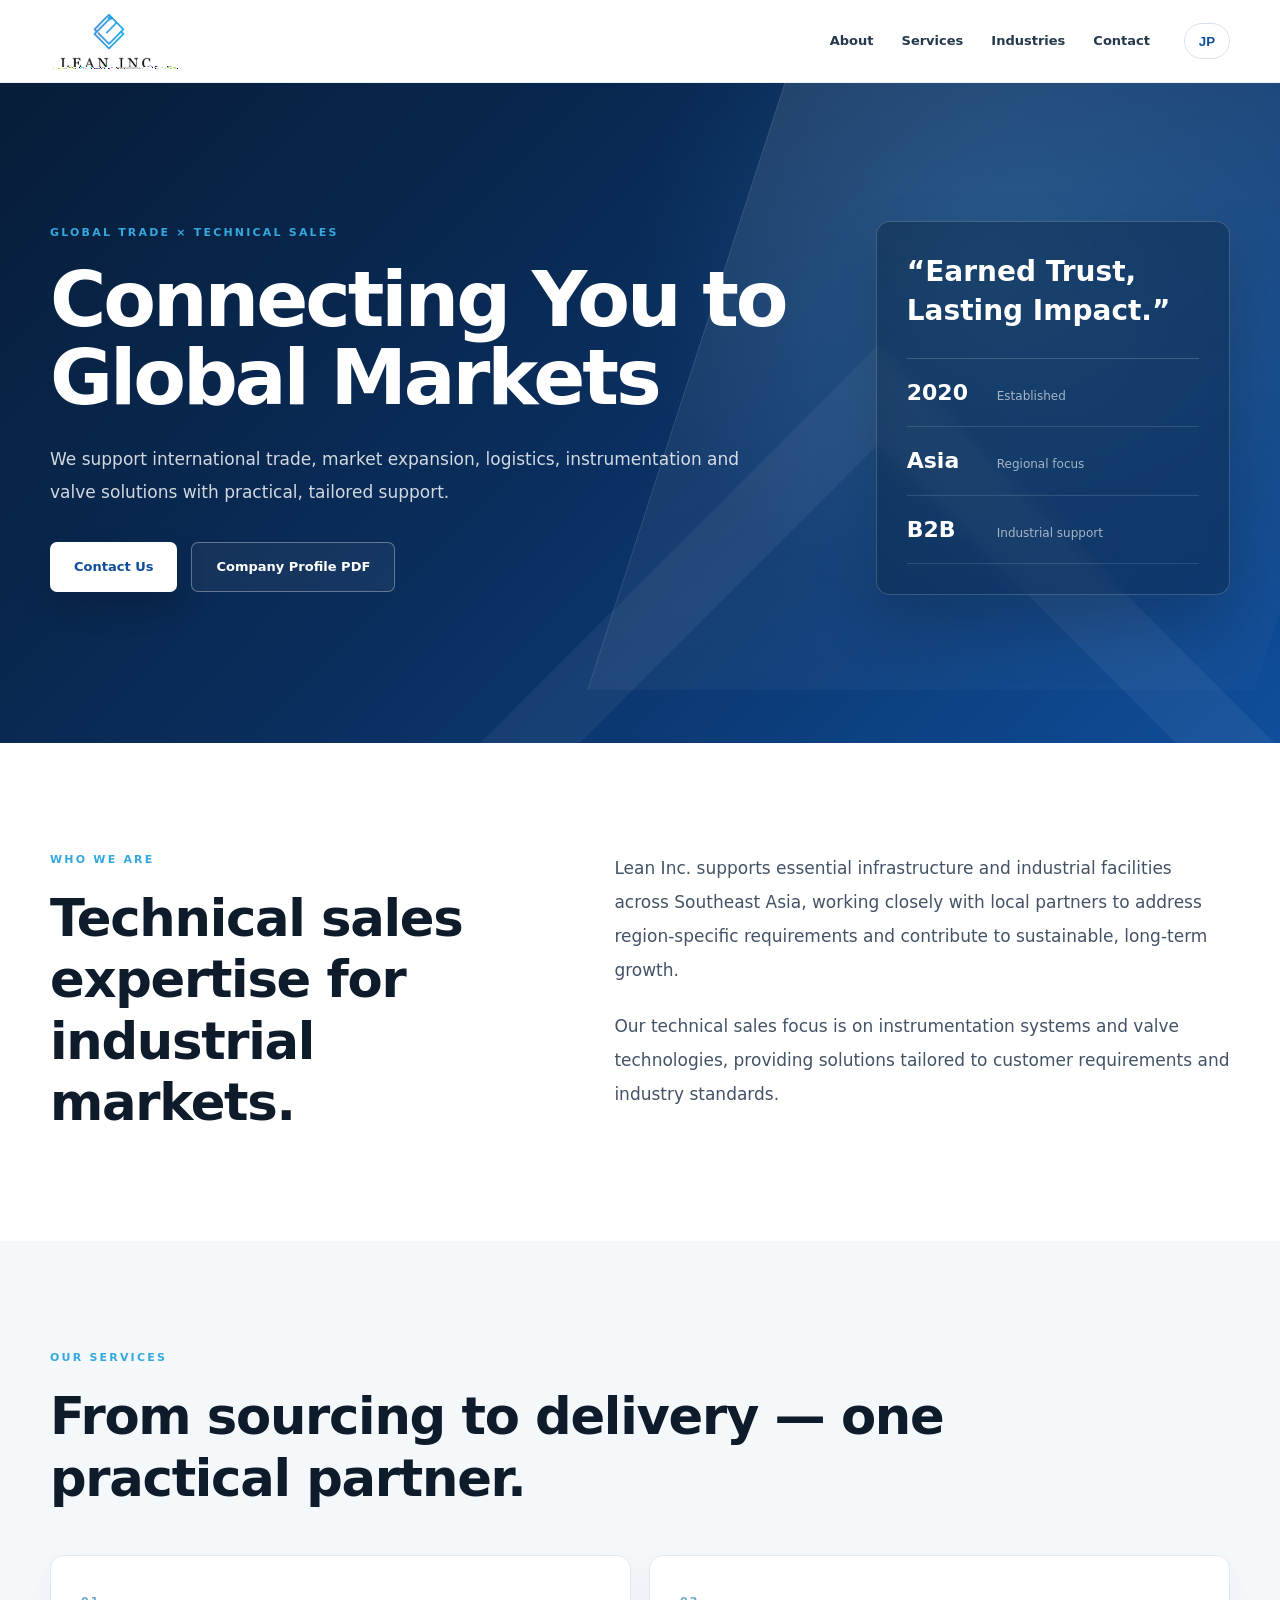
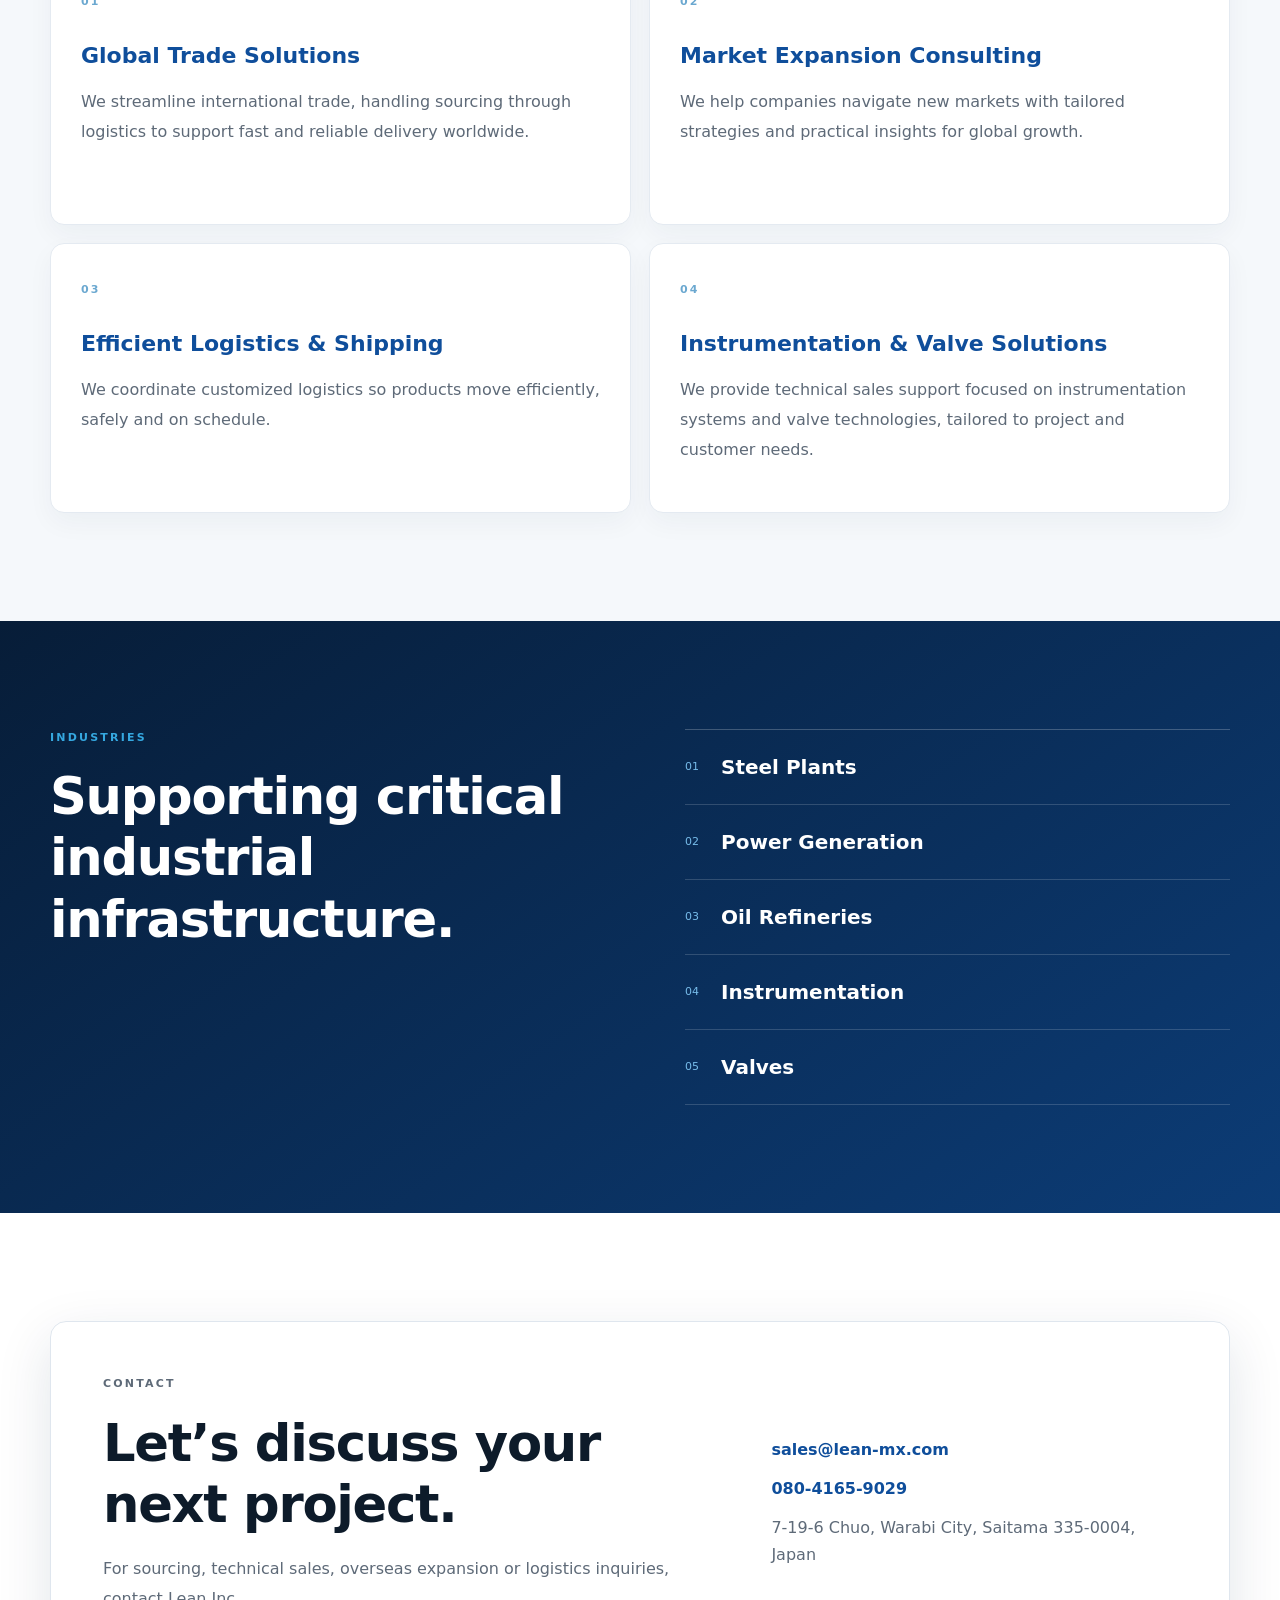
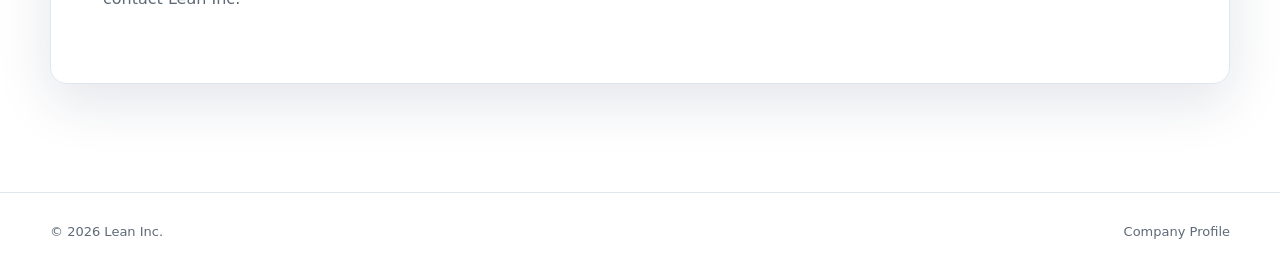
==== commit f1f52344: "Use exact Lean Inc. logo in site header" ====
--- a/index.html
+++ b/index.html
@@ -8,16 +8,16 @@
 <style>
 :root{--blue:#0f4e9b;--deep:#071d38;--deep2:#0a2e5d;--cyan:#35a8e0;--ink:#0d1b2a;--muted:#5e6a78;--line:#dfe6ee;--soft:#f5f8fb;--white:#fff;--shadow:0 18px 55px rgba(18,42,76,.12)}
 *{box-sizing:border-box}html{scroll-behavior:smooth}body{margin:0;font-family:Inter,"Noto Sans JP",ui-sans-serif,system-ui,-apple-system,"Segoe UI",Arial,sans-serif;color:var(--ink);background:#fff;line-height:1.7}a{color:inherit;text-decoration:none}.wrap{width:min(1180px,calc(100% - 48px));margin:auto}
-header{position:sticky;top:0;z-index:20;background:rgba(255,255,255,.95);backdrop-filter:blur(12px);border-bottom:1px solid rgba(15,78,155,.08)}.nav-wrap{height:76px;display:flex;align-items:center;gap:34px}.brand{display:flex;align-items:center;gap:13px;margin-right:auto}.mark{width:40px;height:40px;border:3px solid #269fe0;transform:rotate(45deg);position:relative}.mark:after{content:"";position:absolute;inset:7px;border:2px solid #269fe0}.brand-text{font-weight:900;letter-spacing:.18em;font-size:15px;line-height:1}.brand-text small{display:block;letter-spacing:.08em;color:var(--blue);font-size:8px;margin-top:7px}.nav{display:flex;gap:28px;font-size:13px;font-weight:700}.nav a{color:#26384d}.lang{border:1px solid #d8e1eb;background:#fff;border-radius:999px;width:46px;height:36px;font-weight:800;color:var(--blue);cursor:pointer}
+header{position:sticky;top:0;z-index:20;background:rgba(255,255,255,.96);backdrop-filter:blur(12px);border-bottom:1px solid rgba(15,78,155,.08)}.nav-wrap{height:82px;display:flex;align-items:center;gap:34px}.brand{display:flex;align-items:center;margin-right:auto}.brand-logo{display:block;width:128px;height:auto}.nav{display:flex;gap:28px;font-size:13px;font-weight:700}.nav a{color:#26384d}.lang{border:1px solid #d8e1eb;background:#fff;border-radius:999px;width:46px;height:36px;font-weight:800;color:var(--blue);cursor:pointer}
 .hero{position:relative;min-height:660px;display:grid;align-items:center;overflow:hidden;background:radial-gradient(circle at 77% 28%,rgba(65,164,226,.22),transparent 32%),linear-gradient(135deg,var(--deep) 0%,var(--deep2) 48%,var(--blue) 100%)}.hero:before{content:"";position:absolute;right:-8%;top:-28%;width:52%;height:120%;background:linear-gradient(160deg,rgba(255,255,255,.11),rgba(255,255,255,.015));transform:skewX(-18deg);border-left:1px solid rgba(255,255,255,.12)}.hero:after{content:"";position:absolute;right:9%;bottom:-45%;width:34%;aspect-ratio:1;border:70px solid rgba(255,255,255,.05);transform:rotate(45deg)}.hero-inner{position:relative;z-index:2;display:grid;grid-template-columns:1.35fr .65fr;gap:90px;align-items:center;padding:95px 0 105px}.hero-copy{color:#fff}.eyebrow{font-size:11px;letter-spacing:.2em;font-weight:900;color:var(--cyan);margin:0 0 18px}.hero h1{font-size:clamp(56px,6vw,88px);line-height:1.02;letter-spacing:-.04em;margin:0 0 26px;max-width:850px;font-weight:900}.lead{font-size:17px;line-height:1.9;max-width:700px;color:rgba(255,255,255,.82);margin:0}.actions{display:flex;gap:14px;flex-wrap:wrap;margin-top:34px}.btn{display:inline-flex;align-items:center;justify-content:center;height:50px;padding:0 24px;border-radius:7px;font-weight:800;font-size:13px}.btn.primary{background:#fff;color:var(--blue);box-shadow:0 14px 30px rgba(0,0,0,.18)}.btn.ghost{border:1px solid rgba(255,255,255,.32);color:#fff;background:rgba(255,255,255,.05)}.hero-card{justify-self:end;width:min(100%,360px);background:rgba(4,24,48,.35);border:1px solid rgba(255,255,255,.18);border-radius:14px;padding:30px;box-shadow:0 30px 60px rgba(0,0,0,.18);backdrop-filter:blur(8px);color:#fff}.quote{font-size:28px;line-height:1.4;font-weight:800;margin:0 0 28px}.mini{border-top:1px solid rgba(255,255,255,.18)}.mini div{display:grid;grid-template-columns:90px 1fr;align-items:baseline;padding:15px 0;border-bottom:1px solid rgba(255,255,255,.13)}.mini strong{font-size:22px}.mini span{color:rgba(255,255,255,.62);font-size:12px}
 .section{padding:108px 0}.alt{background:var(--soft)}.split{display:grid;grid-template-columns:.86fr 1.14fr;gap:100px}.section h2{font-size:clamp(36px,4vw,56px);line-height:1.2;letter-spacing:-.025em;margin:0}.body{font-size:17px;color:#435266;line-height:2}.body p{margin:0 0 22px}.narrow{max-width:900px;margin-bottom:46px}.cards{display:grid;grid-template-columns:repeat(2,1fr);gap:18px}.card{background:#fff;border:1px solid #e4eaf1;border-radius:14px;padding:30px;min-height:270px;position:relative;overflow:hidden;box-shadow:0 10px 26px rgba(18,42,76,.045)}.card .num{font-size:11px;font-weight:900;color:#6ba8d0;letter-spacing:.18em}.card h3{font-size:22px;color:var(--blue);margin:24px 0 12px}.card p{margin:0;color:var(--muted);line-height:1.9}.dark{background:linear-gradient(145deg,#071d38,#0c3c76);color:#fff}.industries{display:grid;grid-template-columns:1fr 1fr;gap:90px}.industry-list{border-top:1px solid rgba(255,255,255,.22)}.industry-list div{display:flex;align-items:center;gap:22px;border-bottom:1px solid rgba(255,255,255,.16);padding:20px 0}.industry-list span{color:#77bcea;font-size:11px}.industry-list strong{font-size:20px}.contact-box{border:1px solid var(--line);border-radius:16px;padding:52px;display:grid;grid-template-columns:1.2fr .8fr;gap:60px;box-shadow:var(--shadow)}.contact-box h2{margin-bottom:18px}.contact-box p{color:var(--muted);line-height:1.9}.contact-details{display:flex;flex-direction:column;justify-content:center;gap:12px}.contact-details a{font-weight:800;color:var(--blue)}address{font-style:normal;color:var(--muted)}footer{border-top:1px solid var(--line);padding:28px 0;color:var(--muted);font-size:13px}.footer-inner{display:flex;justify-content:space-between}
 html[lang="ja"] .hero h1{font-size:clamp(44px,5vw,72px);line-height:1.18;letter-spacing:-.02em}html[lang="ja"] .section h2{line-height:1.35;letter-spacing:-.01em}
 @media(max-width:900px){.nav{display:none}.hero{min-height:auto}.hero-inner,.split,.industries,.contact-box{grid-template-columns:1fr;gap:42px}.hero-inner{padding:76px 0 100px}.hero-card{justify-self:start;width:100%;max-width:560px}.section{padding:78px 0}.cards{grid-template-columns:1fr}.contact-box{padding:36px}}
-@media(max-width:560px){.wrap{width:min(100% - 28px,1180px)}.nav-wrap{height:68px}.hero h1,html[lang="ja"] .hero h1{font-size:42px}.lead{font-size:15px}.actions{flex-direction:column}.btn{width:100%}.section{padding:66px 0}.card{min-height:0}.contact-box{padding:28px}.footer-inner{flex-direction:column;gap:10px}}
+@media(max-width:560px){.wrap{width:min(100% - 28px,1180px)}.nav-wrap{height:74px}.brand-logo{width:112px}.hero h1,html[lang="ja"] .hero h1{font-size:42px}.lead{font-size:15px}.actions{flex-direction:column}.btn{width:100%}.section{padding:66px 0}.card{min-height:0}.contact-box{padding:28px}.footer-inner{flex-direction:column;gap:10px}}
 </style>
 </head>
 <body>
-<header><div class="wrap nav-wrap"><a class="brand" href="#top"><span class="mark"></span><span class="brand-text">LEAN INC.<small>ESTABLISHED 2020</small></span></a><nav class="nav"><a href="#about" data-en="About" data-ja="会社情報">About</a><a href="#services" data-en="Services" data-ja="事業内容">Services</a><a href="#industries" data-en="Industries" data-ja="対応産業">Industries</a><a href="#contact" data-en="Contact" data-ja="お問い合わせ">Contact</a></nav><button class="lang" id="langBtn">JP</button></div></header>
+<header><div class="wrap nav-wrap"><a class="brand" href="#top" aria-label="Lean Inc. home"><img class="brand-logo" src="logo.png" alt="Lean Inc."></a><nav class="nav"><a href="#about" data-en="About" data-ja="会社情報">About</a><a href="#services" data-en="Services" data-ja="事業内容">Services</a><a href="#industries" data-en="Industries" data-ja="対応産業">Industries</a><a href="#contact" data-en="Contact" data-ja="お問い合わせ">Contact</a></nav><button class="lang" id="langBtn">JP</button></div></header>
 <main id="top">
 <section class="hero"><div class="wrap hero-inner"><div class="hero-copy"><p class="eyebrow" data-en="GLOBAL TRADE × TECHNICAL SALES" data-ja="海外ビジネス × 技術営業">GLOBAL TRADE × TECHNICAL SALES</p><h1 data-en="Connecting You to Global Markets" data-ja="技術と市場をつなぎ、ビジネスを前へ。">Connecting You to Global Markets</h1><p class="lead" data-en="We support international trade, market expansion, logistics, instrumentation and valve solutions with practical, tailored support." data-ja="Lean Inc.は、海外調達・市場開拓・物流から、計装機器・バルブ分野の技術営業までを一貫して支援します。現場を理解した実務力で、国境を越えるビジネスを確実に前へ進めます。">We support international trade, market expansion, logistics, instrumentation and valve solutions with practical, tailored support.</p><div class="actions"><a class="btn primary" href="mailto:sales@lean-mx.com" data-en="Contact Us" data-ja="お問い合わせ">Contact Us</a><a class="btn ghost" href="company-profile.pdf" target="_blank" data-en="Company Profile PDF" data-ja="会社案内を見る">Company Profile PDF</a></div></div><aside class="hero-card"><p class="quote" data-en="“Earned Trust, Lasting Impact.”" data-ja="信頼を積み重ね、長く続く成果へ。">“Earned Trust, Lasting Impact.”</p><div class="mini"><div><strong>2020</strong><span data-en="Established" data-ja="設立">Established</span></div><div><strong>Asia</strong><span data-en="Regional focus" data-ja="主要市場">Regional focus</span></div><div><strong>B2B</strong><span data-en="Industrial support" data-ja="産業分野">Industrial support</span></div></div></aside></div></section>
 <section class="section" id="about"><div class="wrap split"><div><p class="eyebrow" data-en="WHO WE ARE" data-ja="私たちについて">WHO WE ARE</p><h2 data-en="Technical sales expertise for industrial markets." data-ja="産業機器の知見と海外実務力で、事業を前に進める。">Technical sales expertise for industrial markets.</h2></div><div class="body"><p data-en="Lean Inc. supports essential infrastructure and industrial facilities across Southeast Asia, working closely with local partners to address region-specific requirements and contribute to sustainable, long-term growth." data-ja="Lean Inc.は、東南アジアを中心に、製鉄・発電・石油精製などの産業設備分野で、海外取引と事業展開を支援しています。現地パートナーと連携し、地域ごとの商習慣や要求仕様を踏まえた実務的な提案を行います。">Lean Inc. supports essential infrastructure and industrial facilities across Southeast Asia, working closely with local partners to address region-specific requirements and contribute to sustainable, long-term growth.</p><p data-en="Our technical sales focus is on instrumentation systems and valve technologies, providing solutions tailored to customer requirements and industry standards." data-ja="特に計装機器・バルブ分野に強みを持ち、製品選定、技術提案、見積・納期調整、物流まで、お客様の案件に合わせて柔軟に対応します。">Our technical sales focus is on instrumentation systems and valve technologies, providing solutions tailored to customer requirements and industry standards.</p></div></div></section>
